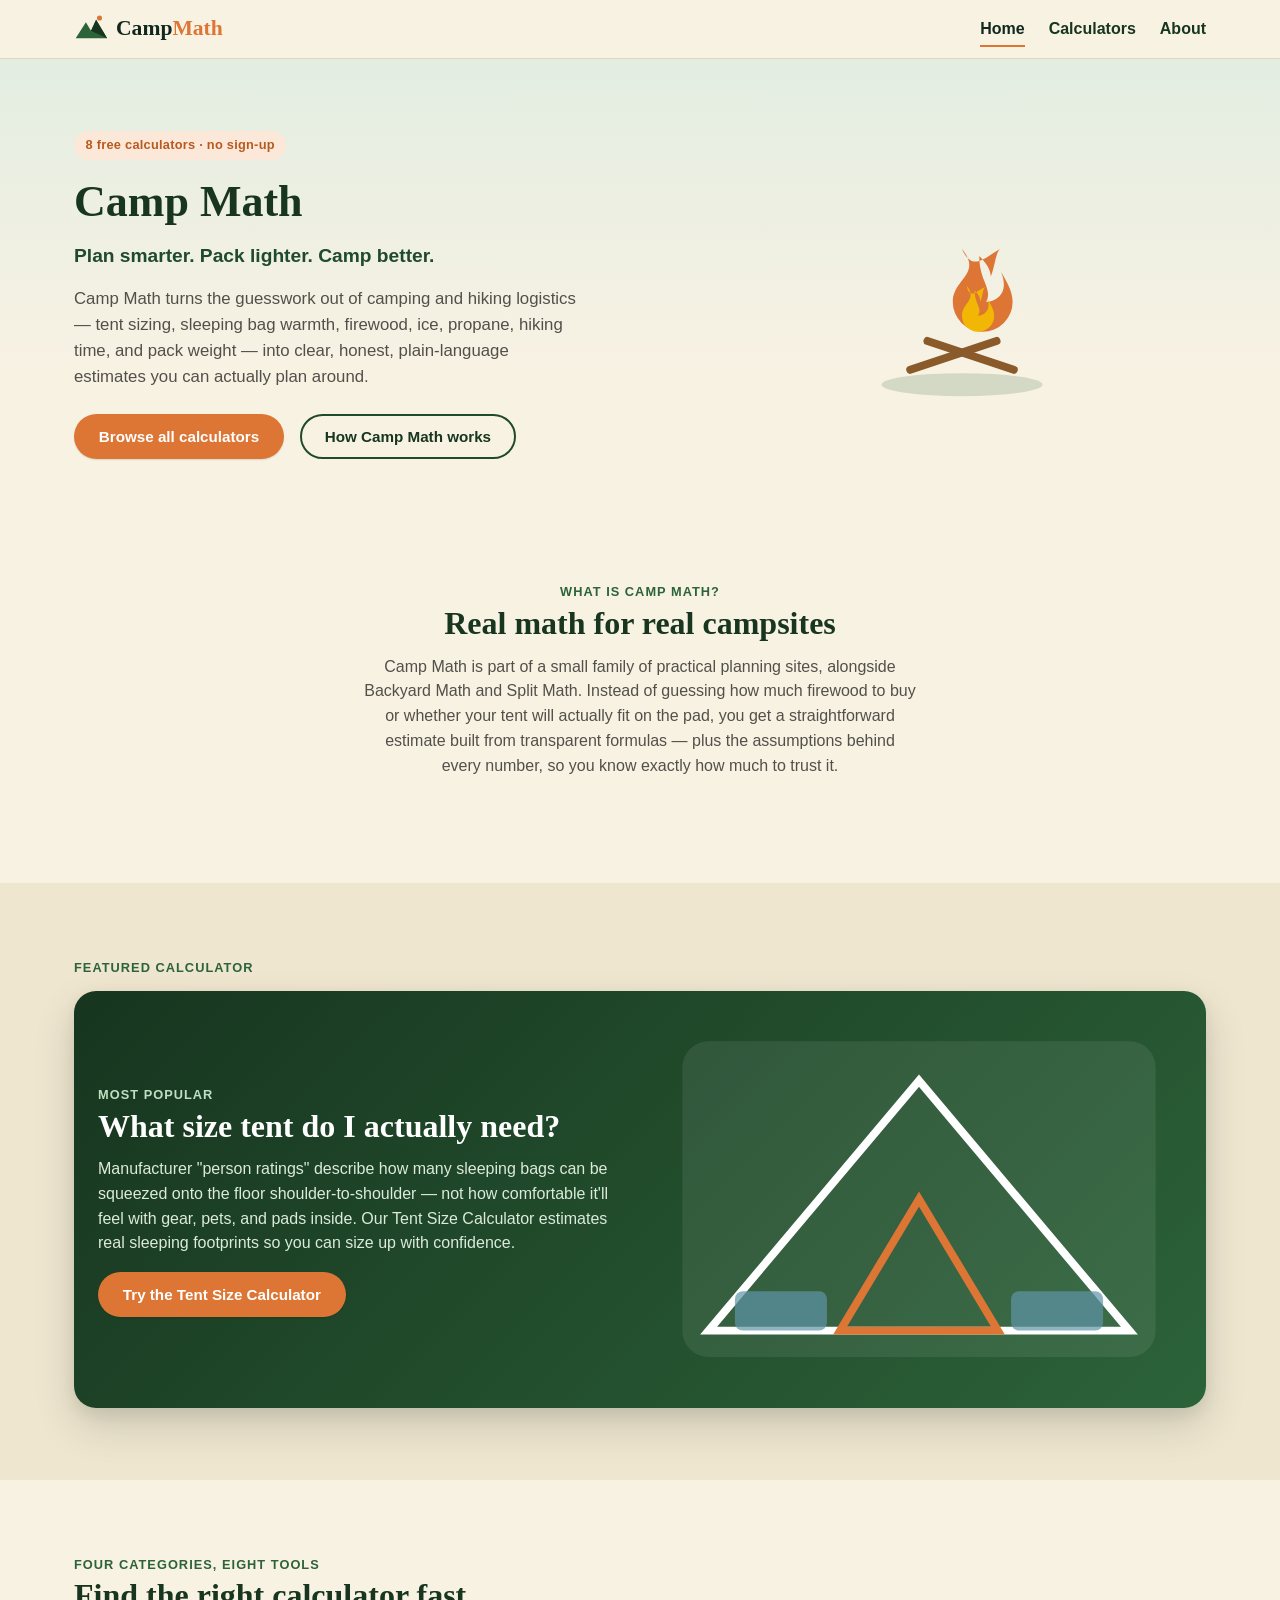
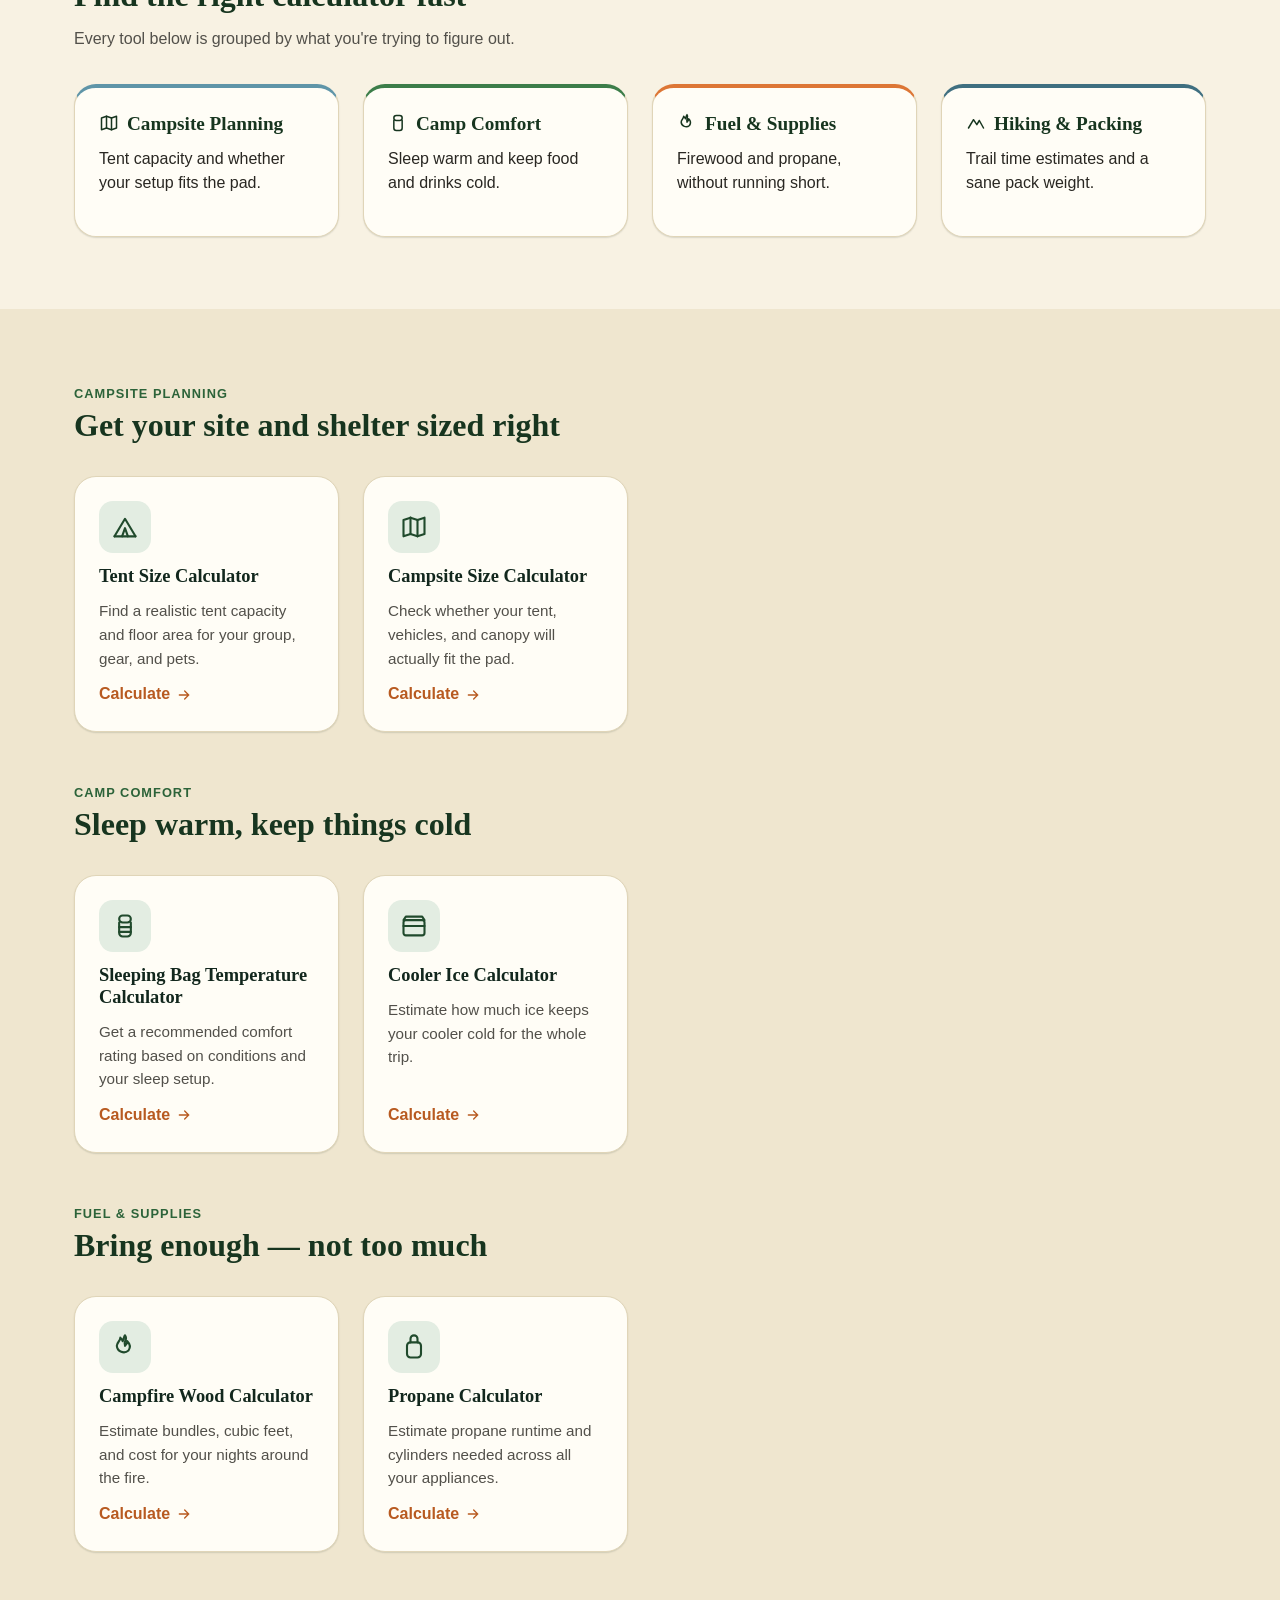
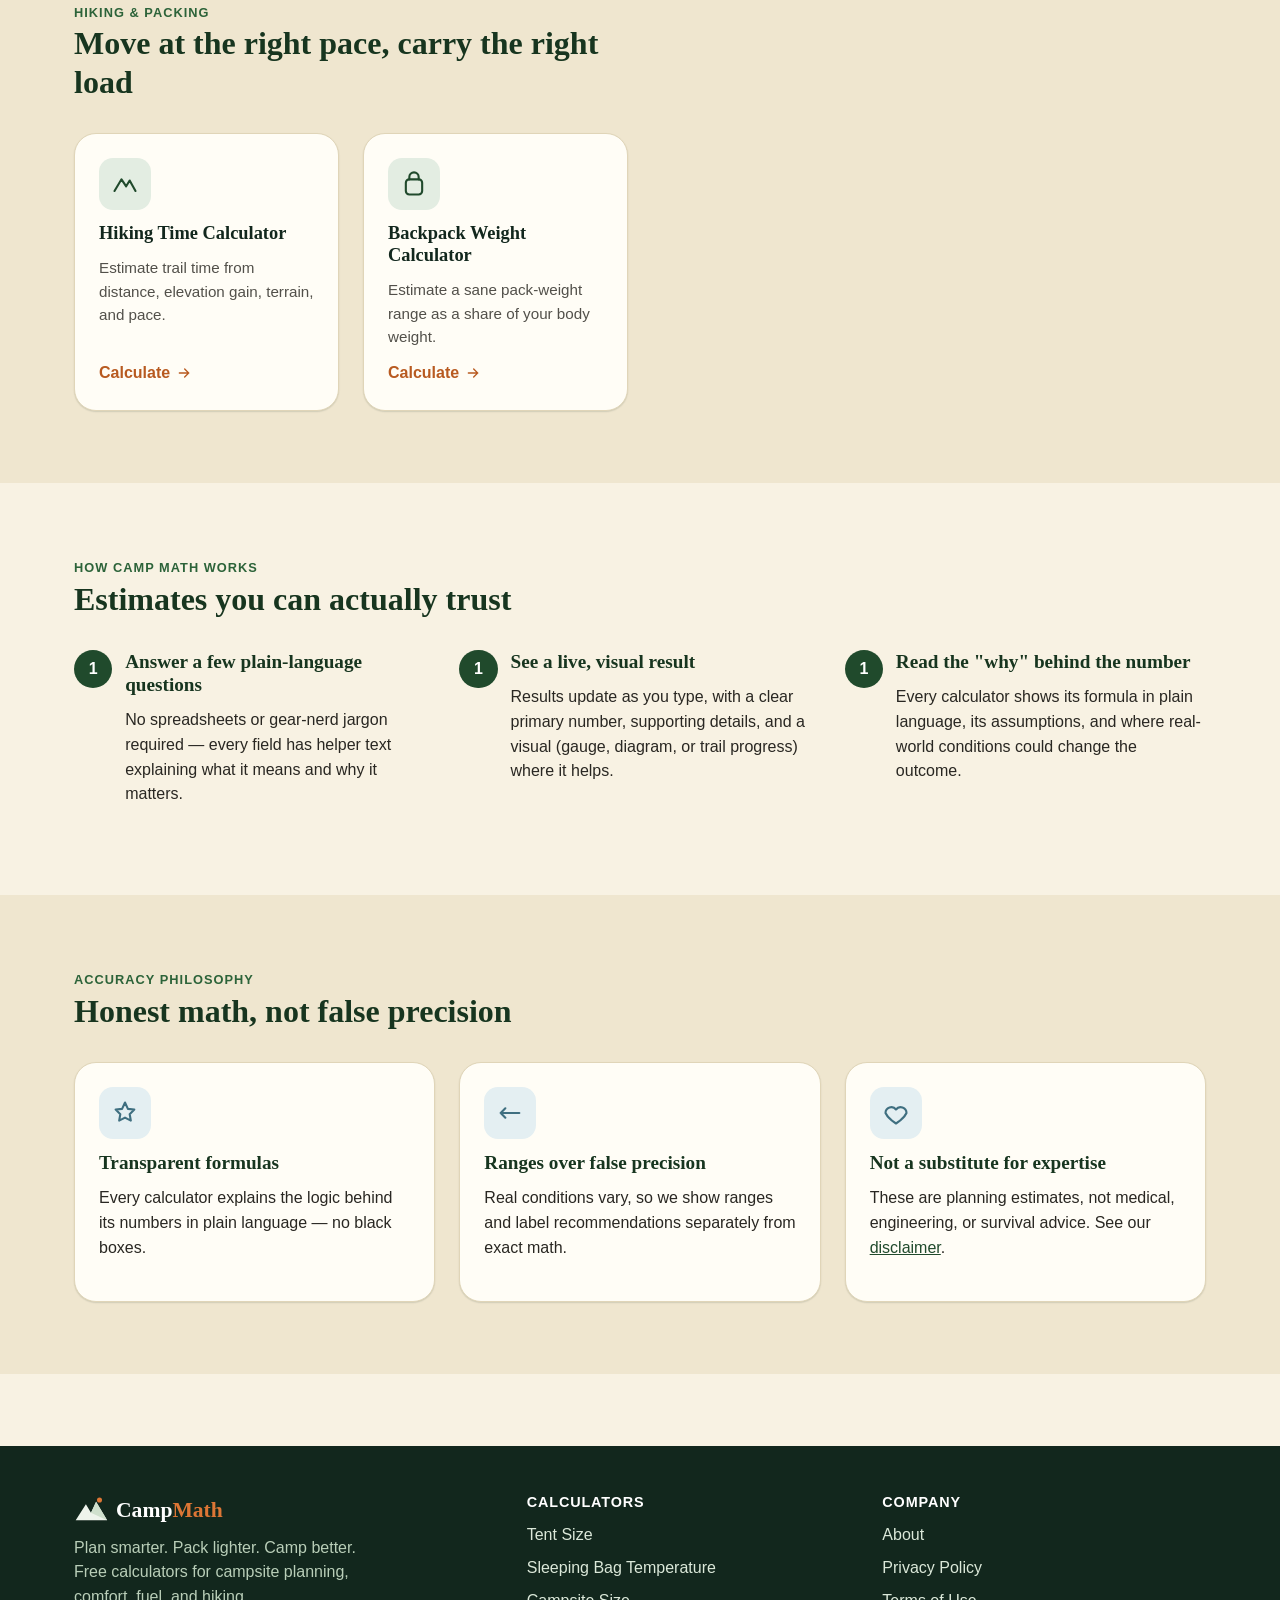
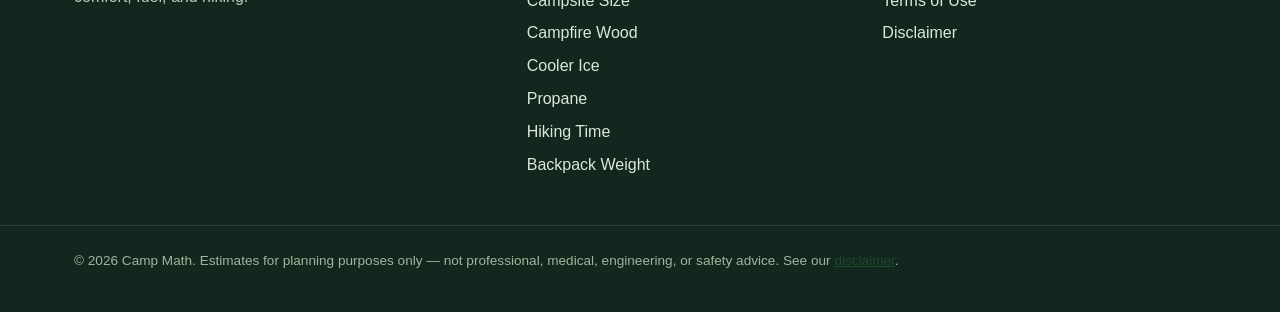
==== index.html @ 2137af8e "Build Camp Math: 8 camping/hiking calculators + homepage and legal pages Static HTML/CSS/vanilla-JS " ====
<!doctype html>
<html lang="en">
<head>
<meta charset="UTF-8">
<meta name="viewport" content="width=device-width, initial-scale=1">
<title>Camp Math — Free Camping &amp; Hiking Planning Calculators</title>
<meta name="description" content="Free calculators for campsite planning, camp comfort, fuel and supplies, and hiking and packing. Figure out tent size, sleeping bag rating, firewood, ice, propane, hiking time, and pack weight in minutes.">
<link rel="canonical" href="https://campmath.com/">
<meta property="og:type" content="website">
<meta property="og:site_name" content="Camp Math">
<meta property="og:title" content="Camp Math — Free Camping & Hiking Planning Calculators">
<meta property="og:description" content="Plan smarter. Pack lighter. Camp better. Eight free calculators for tent size, sleeping bag rating, campsite fit, firewood, ice, propane, hiking time, and pack weight.">
<meta property="og:url" content="https://campmath.com/">
<meta property="og:image" content="https://campmath.com/images/og-image.png">
<meta name="twitter:card" content="summary_large_image">
<meta name="twitter:title" content="Camp Math — Free Camping & Hiking Planning Calculators">
<meta name="twitter:description" content="Plan smarter. Pack lighter. Camp better. Eight free calculators for campsite planning, comfort, fuel, and hiking.">
<link rel="icon" href="/images/favicon.svg" type="image/svg+xml">
<link rel="stylesheet" href="/css/style.css">
<script type="application/ld+json">
{
  "@context": "https://schema.org",
  "@type": "WebSite",
  "name": "Camp Math",
  "url": "https://campmath.com/",
  "description": "Free planning calculators for campsite setup, camp comfort, fuel and supplies, and hiking and packing.",
  "publisher": {
    "@type": "Organization",
    "name": "Camp Math",
    "url": "https://campmath.com/"
  }
}
</script>
</head>
<body>
<a class="skip-link" href="#main">Skip to main content</a>

<header class="site-header">
  <div class="container header-inner">
    <a href="/index.html" class="logo" aria-label="Camp Math home">
      <svg viewBox="0 0 40 40" aria-hidden="true"><path d="M2 31 L14 12 L20 22 L26 9 L39 31 Z" fill="#2c6339"/><path d="M20 22 L26 9 L39 31 Z" fill="#17351f"/><circle cx="30" cy="7" r="3" fill="#dd7635"/></svg>
      <span>Camp<span class="logo-accent">Math</span></span>
    </a>
    <button class="nav-toggle" type="button" data-nav-toggle aria-expanded="false" aria-controls="primary-nav">
      <span class="visually-hidden">Menu</span>
      <svg viewBox="0 0 24 24" fill="none" stroke="currentColor" stroke-width="2" stroke-linecap="round" aria-hidden="true"><line x1="3" y1="6" x2="21" y2="6"/><line x1="3" y1="12" x2="21" y2="12"/><line x1="3" y1="18" x2="21" y2="18"/></svg>
    </button>
    <nav id="primary-nav" class="primary-nav" data-primary-nav aria-label="Primary">
      <ul>
        <li><a href="/index.html" aria-current="page">Home</a></li>
        <li><a href="/index.html#calculators">Calculators</a></li>
        <li><a href="/about.html">About</a></li>
      </ul>
    </nav>
  </div>
</header>

<main id="main">

  <section class="hero">
    <div class="container hero-inner">
      <div>
        <span class="hero-eyebrow">8 free calculators &middot; no sign-up</span>
        <h1>Camp Math</h1>
        <p class="hero-tagline">Plan smarter. Pack lighter. Camp better.</p>
        <p class="hero-lead">Camp Math turns the guesswork out of camping and hiking logistics — tent sizing, sleeping bag warmth, firewood, ice, propane, hiking time, and pack weight — into clear, honest, plain-language estimates you can actually plan around.</p>
        <div class="hero-actions">
          <a class="btn btn-primary" href="#calculators">Browse all calculators</a>
          <a class="btn btn-outline" href="#how-it-works">How Camp Math works</a>
        </div>
      </div>
      <div class="hero-art" aria-hidden="true">
        <svg class="campfire" viewBox="0 0 200 200" fill="none">
          <ellipse cx="100" cy="178" rx="70" ry="10" fill="#2c6339" opacity="0.18"/>
          <g stroke="#8a5a2b" stroke-width="7" stroke-linecap="round">
            <line x1="55" y1="165" x2="130" y2="140"/>
            <line x1="145" y1="165" x2="70" y2="140"/>
          </g>
          <g class="flame" fill="#dd7635">
            <path d="M100 60c18 22-8 26-8 46a26 26 0 0 0 52 0c0-10-6-19-10-26 8 20-6 26-13 26 6-12-6-18-6-40 6 6 10 12 10 18 4-10 4-20 8-24-14 8-24 20-33 0Z"/>
          </g>
          <g class="flame-inner" fill="#f2b705">
            <path d="M104 92c10 12-4 15-4 26a14 14 0 0 0 28 0c0-6-4-11-6-15 4 11-4 15-8 15 4-7-3-10-3-22 3 3 5 6 5 10 2-6 2-11 4-13-8 4-13 11-16-1Z"/>
          </g>
        </svg>
      </div>
    </div>
  </section>

  <section class="section">
    <div class="container">
      <div class="section-head text-center" style="margin-inline:auto;">
        <span class="eyebrow">What is Camp Math?</span>
        <h2>Real math for real campsites</h2>
        <p>Camp Math is part of a small family of practical planning sites, alongside Backyard Math and Split Math. Instead of guessing how much firewood to buy or whether your tent will actually fit on the pad, you get a straightforward estimate built from transparent formulas — plus the assumptions behind every number, so you know exactly how much to trust it.</p>
      </div>
    </div>
  </section>

  <section class="section section-alt contour-tile">
    <div class="container">
      <span class="eyebrow">Featured calculator</span>
      <div class="card featured-card" style="margin-top: var(--space-3);">
        <div>
          <span class="eyebrow">Most popular</span>
          <h2>What size tent do I actually need?</h2>
          <p>Manufacturer "person ratings" describe how many sleeping bags can be squeezed onto the floor shoulder-to-shoulder — not how comfortable it'll feel with gear, pets, and pads inside. Our Tent Size Calculator estimates real sleeping footprints so you can size up with confidence.</p>
          <a class="btn btn-primary" href="/calculators/tent-size.html">Try the Tent Size Calculator</a>
        </div>
        <svg viewBox="0 0 200 140" aria-hidden="true">
          <rect x="10" y="10" width="180" height="120" rx="10" fill="#ffffff" opacity="0.08"/>
          <path d="M20 120 L100 25 L180 120 Z" fill="none" stroke="#fff" stroke-width="3"/>
          <path d="M70 120 L100 70 L130 120 Z" fill="none" stroke="#dd7635" stroke-width="3"/>
          <rect x="30" y="105" width="35" height="15" rx="3" fill="#5f95a8" opacity="0.7"/>
          <rect x="135" y="105" width="35" height="15" rx="3" fill="#5f95a8" opacity="0.7"/>
        </svg>
      </div>
    </div>
  </section>

  <section class="section" id="categories">
    <div class="container">
      <div class="section-head">
        <span class="eyebrow">Four categories, eight tools</span>
        <h2>Find the right calculator fast</h2>
        <p>Every tool below is grouped by what you're trying to figure out.</p>
      </div>
      <div class="grid grid-4">
        <a class="card category-card" href="#cat-campsite" style="text-decoration:none;color:inherit;">
          <h3><svg width="20" height="20" viewBox="0 0 24 24" fill="none" stroke="currentColor" stroke-width="1.8" stroke-linecap="round" stroke-linejoin="round" aria-hidden="true"><path d="M9 4 L3 6 v14 l6-2 6 2 6-2V4l-6 2-6-2Z"/><path d="M9 4 v14 M15 6 v14"/></svg> Campsite Planning</h3>
          <p>Tent capacity and whether your setup fits the pad.</p>
        </a>
        <a class="card category-card cat-comfort" href="#cat-comfort" style="text-decoration:none;color:inherit;">
          <h3><svg width="20" height="20" viewBox="0 0 24 24" fill="none" stroke="currentColor" stroke-width="1.8" stroke-linecap="round" stroke-linejoin="round" aria-hidden="true"><rect x="7" y="3" width="10" height="6" rx="3"/><path d="M7 9 v9a3 3 0 0 0 3 3h4a3 3 0 0 0 3-3V9"/></svg> Camp Comfort</h3>
          <p>Sleep warm and keep food and drinks cold.</p>
        </a>
        <a class="card category-card cat-fuel" href="#cat-fuel" style="text-decoration:none;color:inherit;">
          <h3><svg width="20" height="20" viewBox="0 0 24 24" fill="none" stroke="currentColor" stroke-width="1.8" stroke-linecap="round" stroke-linejoin="round" aria-hidden="true"><path d="M12 2c3 4-2 5 0 9 1-1 2-2 2-4 2 2 3 5 1 8a6 6 0 0 1-10-4c0-3 3-4 3-7 1 1 2 2 2 3 1-2 1-4 2-5Z"/></svg> Fuel &amp; Supplies</h3>
          <p>Firewood and propane, without running short.</p>
        </a>
        <a class="card category-card cat-hiking" href="#cat-hiking" style="text-decoration:none;color:inherit;">
          <h3><svg width="20" height="20" viewBox="0 0 24 24" fill="none" stroke="currentColor" stroke-width="1.8" stroke-linecap="round" stroke-linejoin="round" aria-hidden="true"><path d="M3 18 L9 8 L13 14 L16 9 L21 18"/></svg> Hiking &amp; Packing</h3>
          <p>Trail time estimates and a sane pack weight.</p>
        </a>
      </div>
    </div>
  </section>

  <section class="section section-alt" id="calculators">
    <div class="container">

      <div id="cat-campsite" class="section-head">
        <span class="eyebrow">Campsite Planning</span>
        <h2>Get your site and shelter sized right</h2>
      </div>
      <div class="grid grid-4" style="margin-bottom: var(--space-7);">
        <a class="card calc-card" href="/calculators/tent-size.html">
          <div class="icon-badge"><svg viewBox="0 0 24 24" fill="none" stroke="currentColor" stroke-width="1.8" stroke-linecap="round" stroke-linejoin="round" aria-hidden="true"><path d="M3 20 L12 5 L21 20"/><path d="M9.5 20 L12 13 L14.5 20"/><path d="M3 20 H21"/></svg></div>
          <h3>Tent Size Calculator</h3>
          <p>Find a realistic tent capacity and floor area for your group, gear, and pets.</p>
          <span class="card-cta">Calculate <svg viewBox="0 0 24 24" fill="none" stroke="currentColor" stroke-width="2" stroke-linecap="round" aria-hidden="true"><path d="M5 12h14M13 6l6 6-6 6"/></svg></span>
        </a>
        <a class="card calc-card" href="/calculators/campsite-size.html">
          <div class="icon-badge"><svg viewBox="0 0 24 24" fill="none" stroke="currentColor" stroke-width="1.8" stroke-linecap="round" stroke-linejoin="round" aria-hidden="true"><path d="M9 4 L3 6 v14 l6-2 6 2 6-2V4l-6 2-6-2Z"/><path d="M9 4 v14 M15 6 v14"/></svg></div>
          <h3>Campsite Size Calculator</h3>
          <p>Check whether your tent, vehicles, and canopy will actually fit the pad.</p>
          <span class="card-cta">Calculate <svg viewBox="0 0 24 24" fill="none" stroke="currentColor" stroke-width="2" stroke-linecap="round" aria-hidden="true"><path d="M5 12h14M13 6l6 6-6 6"/></svg></span>
        </a>
      </div>

      <div id="cat-comfort" class="section-head">
        <span class="eyebrow">Camp Comfort</span>
        <h2>Sleep warm, keep things cold</h2>
      </div>
      <div class="grid grid-4" style="margin-bottom: var(--space-7);">
        <a class="card calc-card" href="/calculators/sleeping-bag.html">
          <div class="icon-badge"><svg viewBox="0 0 24 24" fill="none" stroke="currentColor" stroke-width="1.8" stroke-linecap="round" stroke-linejoin="round" aria-hidden="true"><rect x="7" y="3" width="10" height="6" rx="3"/><path d="M7 9 v9a3 3 0 0 0 3 3h4a3 3 0 0 0 3-3V9"/><path d="M7 13 h10 M7 17 h10"/></svg></div>
          <h3>Sleeping Bag Temperature Calculator</h3>
          <p>Get a recommended comfort rating based on conditions and your sleep setup.</p>
          <span class="card-cta">Calculate <svg viewBox="0 0 24 24" fill="none" stroke="currentColor" stroke-width="2" stroke-linecap="round" aria-hidden="true"><path d="M5 12h14M13 6l6 6-6 6"/></svg></span>
        </a>
        <a class="card calc-card" href="/calculators/cooler-ice.html">
          <div class="icon-badge"><svg viewBox="0 0 24 24" fill="none" stroke="currentColor" stroke-width="1.8" stroke-linecap="round" stroke-linejoin="round" aria-hidden="true"><rect x="3" y="7" width="18" height="13" rx="2"/><path d="M3 7 l2-3h14l2 3"/><path d="M3 12 h18"/></svg></div>
          <h3>Cooler Ice Calculator</h3>
          <p>Estimate how much ice keeps your cooler cold for the whole trip.</p>
          <span class="card-cta">Calculate <svg viewBox="0 0 24 24" fill="none" stroke="currentColor" stroke-width="2" stroke-linecap="round" aria-hidden="true"><path d="M5 12h14M13 6l6 6-6 6"/></svg></span>
        </a>
      </div>

      <div id="cat-fuel" class="section-head">
        <span class="eyebrow">Fuel &amp; Supplies</span>
        <h2>Bring enough — not too much</h2>
      </div>
      <div class="grid grid-4" style="margin-bottom: var(--space-7);">
        <a class="card calc-card" href="/calculators/campfire-wood.html">
          <div class="icon-badge"><svg viewBox="0 0 24 24" fill="none" stroke="currentColor" stroke-width="1.8" stroke-linecap="round" stroke-linejoin="round" aria-hidden="true"><path d="M12 2c3 4-2 5 0 9 1-1 2-2 2-4 2 2 3 5 1 8a6 6 0 0 1-10-4c0-3 3-4 3-7 1 1 2 2 2 3 1-2 1-4 2-5Z"/></svg></div>
          <h3>Campfire Wood Calculator</h3>
          <p>Estimate bundles, cubic feet, and cost for your nights around the fire.</p>
          <span class="card-cta">Calculate <svg viewBox="0 0 24 24" fill="none" stroke="currentColor" stroke-width="2" stroke-linecap="round" aria-hidden="true"><path d="M5 12h14M13 6l6 6-6 6"/></svg></span>
        </a>
        <a class="card calc-card" href="/calculators/propane.html">
          <div class="icon-badge"><svg viewBox="0 0 24 24" fill="none" stroke="currentColor" stroke-width="1.8" stroke-linecap="round" stroke-linejoin="round" aria-hidden="true"><path d="M9 8V5a3 3 0 0 1 6 0v3"/><rect x="6" y="8" width="12" height="13" rx="3"/></svg></div>
          <h3>Propane Calculator</h3>
          <p>Estimate propane runtime and cylinders needed across all your appliances.</p>
          <span class="card-cta">Calculate <svg viewBox="0 0 24 24" fill="none" stroke="currentColor" stroke-width="2" stroke-linecap="round" aria-hidden="true"><path d="M5 12h14M13 6l6 6-6 6"/></svg></span>
        </a>
      </div>

      <div id="cat-hiking" class="section-head">
        <span class="eyebrow">Hiking &amp; Packing</span>
        <h2>Move at the right pace, carry the right load</h2>
      </div>
      <div class="grid grid-4">
        <a class="card calc-card" href="/calculators/hiking-time.html">
          <div class="icon-badge"><svg viewBox="0 0 24 24" fill="none" stroke="currentColor" stroke-width="1.8" stroke-linecap="round" stroke-linejoin="round" aria-hidden="true"><path d="M3 18 L9 8 L13 14 L16 9 L21 18"/></svg></div>
          <h3>Hiking Time Calculator</h3>
          <p>Estimate trail time from distance, elevation gain, terrain, and pace.</p>
          <span class="card-cta">Calculate <svg viewBox="0 0 24 24" fill="none" stroke="currentColor" stroke-width="2" stroke-linecap="round" aria-hidden="true"><path d="M5 12h14M13 6l6 6-6 6"/></svg></span>
        </a>
        <a class="card calc-card" href="/calculators/backpack-weight.html">
          <div class="icon-badge"><svg viewBox="0 0 24 24" fill="none" stroke="currentColor" stroke-width="1.8" stroke-linecap="round" stroke-linejoin="round" aria-hidden="true"><path d="M8 8V6a4 4 0 0 1 8 0v2"/><rect x="5" y="8" width="14" height="13" rx="3"/></svg></div>
          <h3>Backpack Weight Calculator</h3>
          <p>Estimate a sane pack-weight range as a share of your body weight.</p>
          <span class="card-cta">Calculate <svg viewBox="0 0 24 24" fill="none" stroke="currentColor" stroke-width="2" stroke-linecap="round" aria-hidden="true"><path d="M5 12h14M13 6l6 6-6 6"/></svg></span>
        </a>
      </div>
    </div>
  </section>

  <section class="section" id="how-it-works">
    <div class="container">
      <div class="section-head">
        <span class="eyebrow">How Camp Math works</span>
        <h2>Estimates you can actually trust</h2>
      </div>
      <div class="grid grid-3">
        <div class="step">
          <h3>Answer a few plain-language questions</h3>
          <p>No spreadsheets or gear-nerd jargon required — every field has helper text explaining what it means and why it matters.</p>
        </div>
        <div class="step">
          <h3>See a live, visual result</h3>
          <p>Results update as you type, with a clear primary number, supporting details, and a visual (gauge, diagram, or trail progress) where it helps.</p>
        </div>
        <div class="step">
          <h3>Read the "why" behind the number</h3>
          <p>Every calculator shows its formula in plain language, its assumptions, and where real-world conditions could change the outcome.</p>
        </div>
      </div>
    </div>
  </section>

  <section class="section section-alt">
    <div class="container">
      <div class="section-head">
        <span class="eyebrow">Accuracy philosophy</span>
        <h2>Honest math, not false precision</h2>
      </div>
      <div class="trust-grid">
        <div class="card trust-card">
          <div class="icon-badge"><svg viewBox="0 0 24 24" fill="none" stroke="currentColor" stroke-width="1.8" stroke-linecap="round" stroke-linejoin="round" aria-hidden="true"><path d="M12 3l2.5 5.5L20 9l-4 4 1 5.5L12 16l-5 2.5 1-5.5-4-4 5.5-.5Z"/></svg></div>
          <h3>Transparent formulas</h3>
          <p>Every calculator explains the logic behind its numbers in plain language — no black boxes.</p>
        </div>
        <div class="card trust-card">
          <div class="icon-badge"><svg viewBox="0 0 24 24" fill="none" stroke="currentColor" stroke-width="1.8" stroke-linecap="round" stroke-linejoin="round" aria-hidden="true"><path d="M4 12h16M4 12l4-4M4 12l4 4"/></svg></div>
          <h3>Ranges over false precision</h3>
          <p>Real conditions vary, so we show ranges and label recommendations separately from exact math.</p>
        </div>
        <div class="card trust-card">
          <div class="icon-badge"><svg viewBox="0 0 24 24" fill="none" stroke="currentColor" stroke-width="1.8" stroke-linecap="round" stroke-linejoin="round" aria-hidden="true"><path d="M12 21s-7-4.5-9-9a5 5 0 0 1 9-3 5 5 0 0 1 9 3c-2 4.5-9 9-9 9Z"/></svg></div>
          <h3>Not a substitute for expertise</h3>
          <p>These are planning estimates, not medical, engineering, or survival advice. See our <a href="/disclaimer.html">disclaimer</a>.</p>
        </div>
      </div>
    </div>
  </section>

</main>

<footer class="site-footer contour-tile">
  <div class="container footer-inner">
    <div class="footer-brand">
      <a href="/index.html" class="logo" aria-label="Camp Math home">
        <svg viewBox="0 0 40 40" aria-hidden="true"><path d="M2 31 L14 12 L20 22 L26 9 L39 31 Z" fill="#eef4ec"/><path d="M20 22 L26 9 L39 31 Z" fill="#cfe0cd"/><circle cx="30" cy="7" r="3" fill="#dd7635"/></svg>
        <span>Camp<span class="logo-accent">Math</span></span>
      </a>
      <p class="footer-tagline">Plan smarter. Pack lighter. Camp better. Free calculators for campsite planning, comfort, fuel, and hiking.</p>
    </div>
    <div class="footer-col">
      <h3>Calculators</h3>
      <ul>
        <li><a href="/calculators/tent-size.html">Tent Size</a></li>
        <li><a href="/calculators/sleeping-bag.html">Sleeping Bag Temperature</a></li>
        <li><a href="/calculators/campsite-size.html">Campsite Size</a></li>
        <li><a href="/calculators/campfire-wood.html">Campfire Wood</a></li>
        <li><a href="/calculators/cooler-ice.html">Cooler Ice</a></li>
        <li><a href="/calculators/propane.html">Propane</a></li>
        <li><a href="/calculators/hiking-time.html">Hiking Time</a></li>
        <li><a href="/calculators/backpack-weight.html">Backpack Weight</a></li>
      </ul>
    </div>
    <div class="footer-col">
      <h3>Company</h3>
      <ul>
        <li><a href="/about.html">About</a></li>
        <li><a href="/privacy-policy.html">Privacy Policy</a></li>
        <li><a href="/terms-of-use.html">Terms of Use</a></li>
        <li><a href="/disclaimer.html">Disclaimer</a></li>
      </ul>
    </div>
  </div>
  <div class="footer-bottom">
    <div class="container">
      <p>&copy; <span data-current-year></span> Camp Math. Estimates for planning purposes only — not professional, medical, engineering, or safety advice. See our <a href="/disclaimer.html">disclaimer</a>.</p>
    </div>
  </div>
</footer>

<script src="/js/shared.js"></script>
</body>
</html>
---- css/style.css ----
/* =========================================================================
   Camp Math — shared stylesheet
   Design tokens, layout, components, and utilities used by every page.
   No build step: this file is loaded as-is by every HTML page in the site.
   ========================================================================= */

/* ---------- Design tokens ---------- */
:root {
  /* Brand palette */
  --forest-900: #12271d;
  --forest-800: #17351f;
  --forest-700: #204a2c;
  --forest-600: #2c6339;
  --forest-500: #3c7d49;
  --forest-100: #e3ede2;

  --canvas: #f8f2e3;
  --canvas-dim: #efe6cf;
  --canvas-card: #fffdf6;

  --charcoal: #292722;
  --charcoal-soft: #52504a;

  --sky: #5f95a8;
  --sky-dark: #3f6f80;
  --sky-tint: #e4eff2;

  --ember: #dd7635;
  --ember-dark: #b85a20;
  --ember-tint: #fbe8d8;

  --success: #3c7d49;
  --danger: #b3402c;
  --danger-tint: #fbe5df;

  /* Semantic */
  --bg: var(--canvas);
  --bg-alt: var(--canvas-dim);
  --surface: var(--canvas-card);
  --text: var(--charcoal);
  --text-muted: var(--charcoal-soft);
  --border: #e0d5b8;
  --focus-ring: #2c6339;

  /* Type */
  --font-body: -apple-system, BlinkMacSystemFont, "Segoe UI", Roboto, "Helvetica Neue", Arial, sans-serif;
  --font-display: Georgia, "Iowan Old Style", "Palatino Linotype", serif;

  /* Spacing scale */
  --space-1: 0.25rem;
  --space-2: 0.5rem;
  --space-3: 0.75rem;
  --space-4: 1rem;
  --space-5: 1.5rem;
  --space-6: 2rem;
  --space-7: 3rem;
  --space-8: 4.5rem;

  /* Shape */
  --radius-sm: 8px;
  --radius-md: 14px;
  --radius-lg: 22px;
  --radius-pill: 999px;

  /* Shadow */
  --shadow-sm: 0 1px 2px rgba(18, 39, 29, 0.08), 0 1px 1px rgba(18, 39, 29, 0.06);
  --shadow-md: 0 6px 20px rgba(18, 39, 29, 0.1), 0 2px 6px rgba(18, 39, 29, 0.06);
  --shadow-lg: 0 18px 40px rgba(18, 39, 29, 0.16), 0 6px 16px rgba(18, 39, 29, 0.08);

  --container-w: 1180px;
  --transition: 180ms ease;
}

/* ---------- Reset ---------- */
*, *::before, *::after { box-sizing: border-box; }
html { -webkit-text-size-adjust: 100%; scroll-behavior: smooth; }
@media (prefers-reduced-motion: reduce) {
  html { scroll-behavior: auto; }
  *, *::before, *::after {
    animation-duration: 0.001ms !important;
    animation-iteration-count: 1 !important;
    transition-duration: 0.001ms !important;
    scroll-behavior: auto !important;
  }
}
body {
  margin: 0;
  background: var(--bg);
  color: var(--text);
  font-family: var(--font-body);
  line-height: 1.55;
  -webkit-font-smoothing: antialiased;
}
img, svg { max-width: 100%; display: block; }
ul, ol { padding-left: 1.2em; }
a { color: var(--forest-700); }
a:hover { color: var(--ember-dark); }
h1, h2, h3, h4 { font-family: var(--font-display); line-height: 1.2; margin: 0 0 var(--space-3); color: var(--forest-800); }
h1 { font-size: clamp(1.9rem, 4vw, 2.75rem); }
h2 { font-size: clamp(1.5rem, 2.6vw, 2rem); }
h3 { font-size: 1.2rem; }
p { margin: 0 0 var(--space-4); }
button { font-family: inherit; }

.container { width: 100%; max-width: var(--container-w); margin: 0 auto; padding: 0 var(--space-5); }

.visually-hidden {
  position: absolute; width: 1px; height: 1px; padding: 0; margin: -1px;
  overflow: hidden; clip: rect(0,0,0,0); white-space: nowrap; border: 0;
}
.skip-link {
  position: absolute; left: var(--space-4); top: -60px;
  background: var(--forest-800); color: #fff; padding: var(--space-3) var(--space-4);
  border-radius: var(--radius-sm); z-index: 200; transition: top var(--transition);
}
.skip-link:focus { top: var(--space-4); }

:focus-visible {
  outline: 3px solid var(--focus-ring);
  outline-offset: 2px;
  border-radius: 4px;
}

/* Topographic contour pattern, used as a subtle background texture */
.contour-bg {
  background-image:
    radial-gradient(circle at 20% 30%, rgba(60, 125, 73, 0.10) 0, rgba(60, 125, 73, 0.10) 40px, transparent 41px),
    radial-gradient(circle at 20% 30%, rgba(60, 125, 73, 0.08) 0, rgba(60, 125, 73, 0.08) 70px, transparent 71px),
    radial-gradient(circle at 85% 70%, rgba(95, 149, 168, 0.10) 0, rgba(95, 149, 168, 0.10) 55px, transparent 56px),
    radial-gradient(circle at 85% 70%, rgba(95, 149, 168, 0.08) 0, rgba(95, 149, 168, 0.08) 90px, transparent 91px);
  background-repeat: no-repeat;
  background-size: 100% 100%;
}
.contour-tile {
  background-image: url("data:image/svg+xml,%3Csvg xmlns='http://www.w3.org/2000/svg' width='120' height='120' viewBox='0 0 120 120'%3E%3Cg fill='none' stroke='%233c7d49' stroke-opacity='0.09' stroke-width='1.5'%3E%3Ccircle cx='60' cy='60' r='14'/%3E%3Ccircle cx='60' cy='60' r='28'/%3E%3Ccircle cx='60' cy='60' r='42'/%3E%3Ccircle cx='60' cy='60' r='56'/%3E%3C/g%3E%3C/svg%3E");
  background-size: 120px 120px;
}

/* ---------- Buttons ---------- */
.btn {
  display: inline-flex; align-items: center; justify-content: center; gap: var(--space-2);
  font-weight: 600; font-size: 0.95rem; text-decoration: none; cursor: pointer;
  border-radius: var(--radius-pill); border: 2px solid transparent;
  padding: 0.75em 1.5em; transition: transform var(--transition), box-shadow var(--transition), background var(--transition), color var(--transition);
  line-height: 1.2;
}
.btn:hover { transform: translateY(-1px); }
.btn:active { transform: translateY(0); }
.btn-primary { background: var(--ember); color: #fff; box-shadow: var(--shadow-sm); }
.btn-primary:hover { background: var(--ember-dark); color: #fff; box-shadow: var(--shadow-md); }
.btn-secondary { background: var(--forest-800); color: #fff; }
.btn-secondary:hover { background: var(--forest-900); color: #fff; }
.btn-outline { background: transparent; border-color: var(--forest-700); color: var(--forest-800); }
.btn-outline:hover { background: var(--forest-100); color: var(--forest-900); }
.btn-ghost { background: transparent; color: var(--forest-800); padding: 0.6em 1em; }
.btn-ghost:hover { background: var(--forest-100); }
.btn-sm { padding: 0.5em 1.1em; font-size: 0.85rem; }
.btn-block { width: 100%; }
.btn:disabled { opacity: 0.55; cursor: not-allowed; transform: none; }

/* ---------- Header ---------- */
.site-header {
  position: sticky; top: 0; z-index: 100;
  background: rgba(248, 242, 227, 0.92);
  backdrop-filter: saturate(140%) blur(8px);
  border-bottom: 1px solid var(--border);
}
.header-inner { display: flex; align-items: center; justify-content: space-between; padding-block: var(--space-3); gap: var(--space-4); }
.logo { display: inline-flex; align-items: center; gap: var(--space-2); text-decoration: none; font-family: var(--font-display); font-weight: 700; font-size: 1.35rem; color: var(--forest-900); }
.logo svg { width: 34px; height: 34px; flex: none; }
.logo-accent { color: var(--ember); }
.nav-toggle {
  display: none; background: transparent; border: 2px solid var(--forest-700); border-radius: var(--radius-sm);
  padding: 0.4em 0.6em; cursor: pointer;
}
.nav-toggle svg { width: 22px; height: 22px; }
.primary-nav ul { list-style: none; display: flex; gap: var(--space-5); margin: 0; padding: 0; align-items: center; }
.primary-nav a { text-decoration: none; font-weight: 600; color: var(--forest-800); padding: var(--space-2) 0; border-bottom: 2px solid transparent; }
.primary-nav a:hover, .primary-nav a[aria-current="page"] { border-bottom-color: var(--ember); color: var(--forest-900); }

@media (max-width: 720px) {
  .nav-toggle { display: inline-flex; align-items: center; justify-content: center; }
  .primary-nav {
    position: absolute; inset-inline: 0; top: 100%;
    background: var(--canvas); border-bottom: 1px solid var(--border);
    box-shadow: var(--shadow-md);
    max-height: 0; overflow: hidden;
    visibility: hidden;
    transition: max-height var(--transition), visibility 0s linear var(--transition);
  }
  .primary-nav.is-open { max-height: 400px; visibility: visible; transition-delay: 0s; }
  .primary-nav ul { flex-direction: column; align-items: stretch; gap: 0; padding: var(--space-3) var(--space-5) var(--space-5); }
  .primary-nav a { display: block; padding: var(--space-3) 0; }
}

/* ---------- Footer ---------- */
.site-footer { background: var(--forest-900); color: #eef4ec; margin-top: var(--space-8); }
.footer-inner { padding-block: var(--space-7); display: grid; gap: var(--space-6); grid-template-columns: 1.3fr 1fr 1fr; }
.footer-brand .logo { color: #fff; }
.footer-tagline { color: #b9ceb8; max-width: 32ch; }
.footer-col h3 { color: #fff; font-family: var(--font-body); font-size: 0.9rem; text-transform: uppercase; letter-spacing: 0.06em; margin-bottom: var(--space-3); }
.footer-col ul { list-style: none; margin: 0; padding: 0; display: grid; gap: var(--space-2); }
.footer-col a { color: #dbe8d9; text-decoration: none; }
.footer-col a:hover { color: #fff; text-decoration: underline; }
.footer-bottom { border-top: 1px solid rgba(255,255,255,0.12); padding-block: var(--space-5); color: #9fb69d; font-size: 0.85rem; }
@media (max-width: 780px) { .footer-inner { grid-template-columns: 1fr; } }

/* ---------- Hero ---------- */
.hero {
  padding-block: var(--space-8) var(--space-7);
  background: linear-gradient(180deg, var(--forest-100), var(--canvas) 70%);
  position: relative; overflow: hidden;
}
.hero-inner { display: grid; grid-template-columns: 1.1fr 0.9fr; gap: var(--space-7); align-items: center; }
.hero-eyebrow {
  display: inline-flex; align-items: center; gap: var(--space-2);
  background: var(--ember-tint); color: var(--ember-dark); font-weight: 700; font-size: 0.8rem;
  padding: 0.35em 0.9em; border-radius: var(--radius-pill); margin-bottom: var(--space-4); letter-spacing: 0.02em;
}
.hero h1 { margin-bottom: var(--space-3); }
.hero-tagline { font-size: 1.2rem; color: var(--forest-700); font-weight: 600; }
.hero-lead { font-size: 1.05rem; color: var(--text-muted); max-width: 54ch; }
.hero-actions { display: flex; gap: var(--space-4); flex-wrap: wrap; margin-top: var(--space-5); }
.hero-art { justify-self: center; }
@media (max-width: 860px) {
  .hero-inner { grid-template-columns: 1fr; }
  .hero-art { order: -1; max-width: 280px; margin-inline: auto; }
}

/* Campfire flicker illustration used in the hero */
.campfire { width: 230px; }
.campfire .flame { transform-origin: 50% 100%; animation: flicker 2.6s ease-in-out infinite; }
.campfire .flame-inner { transform-origin: 50% 100%; animation: flicker 2.1s ease-in-out infinite reverse; }
@keyframes flicker {
  0%, 100% { transform: scaleY(1) scaleX(1) rotate(0deg); }
  25% { transform: scaleY(1.05) scaleX(0.97) rotate(-1.5deg); }
  50% { transform: scaleY(0.96) scaleX(1.03) rotate(1deg); }
  75% { transform: scaleY(1.03) scaleX(0.98) rotate(-0.5deg); }
}

/* ---------- Section basics ---------- */
.section { padding-block: var(--space-8); }
.section-alt { background: var(--bg-alt); }
.section-head { max-width: 62ch; margin-bottom: var(--space-6); }
.section-head p { color: var(--text-muted); }
.eyebrow { text-transform: uppercase; letter-spacing: 0.08em; font-weight: 700; color: var(--forest-600); font-size: 0.8rem; }

/* ---------- Cards ---------- */
.card {
  background: var(--surface); border-radius: var(--radius-lg); box-shadow: var(--shadow-sm);
  border: 1px solid var(--border); padding: var(--space-5); transition: box-shadow var(--transition), transform var(--transition);
}
.grid { display: grid; gap: var(--space-5); }
.grid-2 { grid-template-columns: repeat(2, 1fr); }
.grid-3 { grid-template-columns: repeat(3, 1fr); }
.grid-4 { grid-template-columns: repeat(4, 1fr); }
@media (max-width: 980px) { .grid-4 { grid-template-columns: repeat(2, 1fr); } .grid-3 { grid-template-columns: repeat(2, 1fr); } }
@media (max-width: 620px) { .grid-2, .grid-3, .grid-4 { grid-template-columns: 1fr; } }

.calc-card {
  display: flex; flex-direction: column; gap: var(--space-3); text-decoration: none; color: inherit;
  height: 100%;
}
.calc-card:hover, .calc-card:focus-visible { box-shadow: var(--shadow-lg); transform: translateY(-3px); }
.calc-card .icon-badge { background: var(--forest-100); color: var(--forest-700); }
.calc-card h3 { margin: 0; color: var(--forest-900); font-size: 1.15rem; }
.calc-card p { color: var(--text-muted); margin: 0; font-size: 0.95rem; flex-grow: 1; }
.calc-card .card-cta { font-weight: 700; color: var(--ember-dark); display: inline-flex; align-items: center; gap: 0.35em; }
.calc-card .card-cta svg { width: 16px; height: 16px; transition: transform var(--transition); }
.calc-card:hover .card-cta svg { transform: translateX(3px); }

.icon-badge {
  width: 52px; height: 52px; border-radius: var(--radius-md);
  display: inline-flex; align-items: center; justify-content: center; flex: none;
}
.icon-badge svg { width: 28px; height: 28px; }

.category-card { border-top: 4px solid var(--sky); }
.category-card.cat-fuel { border-top-color: var(--ember); }
.category-card.cat-comfort { border-top-color: var(--forest-500); }
.category-card.cat-hiking { border-top-color: var(--sky-dark); }
.category-card h3 { display: flex; align-items: center; gap: var(--space-2); }

.featured-card {
  display: grid; grid-template-columns: 1fr 1fr; gap: var(--space-6); align-items: center;
  background: linear-gradient(135deg, var(--forest-800), var(--forest-600));
  color: #fff; border: none; box-shadow: var(--shadow-lg);
}
.featured-card h2, .featured-card h3 { color: #fff; }
.featured-card p { color: #dcebda; }
.featured-card .eyebrow { color: #bfe0c2; }
@media (max-width: 780px) { .featured-card { grid-template-columns: 1fr; } }

/* ---------- Steps / how it works ---------- */
.steps { counter-reset: step; }
.step { position: relative; padding-left: 3.2rem; }
.step::before {
  counter-increment: step; content: counter(step);
  position: absolute; left: 0; top: 0; width: 2.4rem; height: 2.4rem; border-radius: 50%;
  background: var(--forest-700); color: #fff; font-weight: 700; display: flex; align-items: center; justify-content: center;
}

/* ---------- Trust section ---------- */
.trust-grid { display: grid; grid-template-columns: repeat(3, 1fr); gap: var(--space-5); }
@media (max-width: 780px) { .trust-grid { grid-template-columns: 1fr; } }
.trust-card { text-align: left; }
.trust-card .icon-badge { background: var(--sky-tint); color: var(--sky-dark); margin-bottom: var(--space-3); }

/* ---------- Calculator page layout ---------- */
.calc-hero { padding-block: var(--space-6) var(--space-5); }
.calc-hero .eyebrow { display: block; margin-bottom: var(--space-2); }
.breadcrumbs { font-size: 0.85rem; color: var(--text-muted); margin-bottom: var(--space-3); }
.breadcrumbs a { color: var(--text-muted); }
.calc-intro { max-width: 68ch; color: var(--text-muted); font-size: 1.05rem; }

.calc-layout {
  display: grid; grid-template-columns: 1.15fr 0.85fr; gap: var(--space-6); align-items: start;
}
@media (max-width: 940px) { .calc-layout { grid-template-columns: 1fr; } }

.calc-form-card { padding: var(--space-6); }
.calc-form-card h2 { font-size: 1.3rem; }

.field { margin-bottom: var(--space-5); }
.field label, .field legend { display: block; font-weight: 700; margin-bottom: 0.35em; color: var(--forest-900); font-size: 0.95rem; padding: 0; }
.field .help { display: block; font-weight: 400; font-size: 0.85rem; color: var(--text-muted); margin-top: 0.3em; }
.field input[type="number"], .field input[type="text"], .field input[type="time"], .field select {
  width: 100%; padding: 0.65em 0.8em; border-radius: var(--radius-sm); border: 1.5px solid var(--border);
  background: #fff; font-size: 1rem; color: var(--text); transition: border-color var(--transition), box-shadow var(--transition);
}
.field input:focus, .field select:focus { border-color: var(--forest-600); box-shadow: 0 0 0 3px rgba(60,125,73,0.15); }
.field-row { display: grid; gap: var(--space-4); grid-template-columns: repeat(2, 1fr); }
.field-row.cols-3 { grid-template-columns: repeat(3, 1fr); }
@media (max-width: 560px) { .field-row, .field-row.cols-3 { grid-template-columns: 1fr; } }
.field.invalid input, .field.invalid select { border-color: var(--danger); }
.field .error-msg { display: none; color: var(--danger); font-size: 0.85rem; margin-top: 0.3em; font-weight: 600; }
.field.invalid .error-msg { display: block; }
fieldset { border: none; margin: 0; padding: 0; }

.unit-toggle, .segmented {
  display: inline-flex; background: var(--bg-alt); border-radius: var(--radius-pill); padding: 3px; gap: 2px;
}
.segmented { display: flex; flex-wrap: wrap; }
.unit-toggle button, .segmented button {
  border: none; background: transparent; padding: 0.5em 1em; border-radius: var(--radius-pill);
  font-weight: 600; font-size: 0.85rem; cursor: pointer; color: var(--text-muted); flex: 1;
}
.unit-toggle button[aria-pressed="true"], .segmented button[aria-pressed="true"] {
  background: var(--forest-700); color: #fff; box-shadow: var(--shadow-sm);
}

.range-field { display: flex; align-items: center; gap: var(--space-3); }
.range-field input[type="range"] { flex: 1; accent-color: var(--forest-600); }
.range-value { min-width: 4.2em; text-align: right; font-weight: 700; color: var(--forest-800); }

.checkbox-row { display: flex; align-items: center; gap: var(--space-2); font-weight: 600; }
.checkbox-row input { width: 1.15em; height: 1.15em; accent-color: var(--forest-600); }

.form-actions { display: flex; gap: var(--space-3); flex-wrap: wrap; margin-top: var(--space-6); }

/* Appliance / multi-row repeaters (propane calculator) */
.repeater-row { border: 1.5px dashed var(--border); border-radius: var(--radius-md); padding: var(--space-4); margin-bottom: var(--space-4); position: relative; }
.repeater-row .remove-row { position: absolute; top: var(--space-3); right: var(--space-3); background: var(--danger-tint); color: var(--danger); border: none; border-radius: 50%; width: 28px; height: 28px; cursor: pointer; font-weight: 700; }

/* ---------- Results ---------- */
.results-panel { position: sticky; top: 92px; display: grid; gap: var(--space-4); }
@media (max-width: 940px) { .results-panel { position: static; } }

.result-primary {
  background: linear-gradient(160deg, var(--forest-700), var(--forest-800));
  color: #fff; padding: var(--space-6); text-align: center; border: none; box-shadow: var(--shadow-lg);
  animation: pop-in 420ms ease;
}
@keyframes pop-in { from { opacity: 0; transform: translateY(8px) scale(0.98); } to { opacity: 1; transform: none; } }
.result-primary .eyebrow { color: #bfe0c2; }
.result-primary .result-value { font-family: var(--font-display); font-size: clamp(2.1rem, 5vw, 3rem); font-weight: 700; margin: var(--space-2) 0; }
.result-primary .result-unit { font-size: 1.1rem; font-weight: 400; opacity: 0.85; }
.result-primary .result-sub { color: #dcebda; }

.result-grid { display: grid; grid-template-columns: repeat(2, 1fr); gap: var(--space-3); }
@media (max-width: 480px) { .result-grid { grid-template-columns: 1fr; } }
.result-card { text-align: center; padding: var(--space-4); }
.result-card .label { font-size: 0.8rem; text-transform: uppercase; letter-spacing: 0.04em; color: var(--text-muted); font-weight: 700; }
.result-card .value { font-size: 1.5rem; font-weight: 700; color: var(--forest-800); }

.callout {
  border-radius: var(--radius-md); padding: var(--space-4); font-size: 0.92rem;
  border: 1.5px solid var(--border); background: var(--bg-alt);
}
.callout.callout-warn { background: var(--ember-tint); border-color: #f0c9a3; color: #7a3d10; }
.callout.callout-info { background: var(--sky-tint); border-color: #bcdae2; color: #244752; }
.callout h4 { margin: 0 0 var(--space-2); font-family: var(--font-body); font-size: 0.95rem; }

.why-vary { margin-top: var(--space-4); }
.why-vary summary { cursor: pointer; font-weight: 700; color: var(--forest-800); padding: var(--space-2) 0; }

/* Gauges */
.gauge { display: grid; gap: var(--space-2); }
.gauge-track { height: 14px; border-radius: var(--radius-pill); background: var(--bg-alt); overflow: hidden; border: 1px solid var(--border); }
.gauge-fill { height: 100%; border-radius: var(--radius-pill); background: linear-gradient(90deg, var(--forest-500), var(--sky)); transition: width 500ms ease; }
.gauge-fill.warn { background: linear-gradient(90deg, var(--ember), var(--danger)); }
.gauge-labels { display: flex; justify-content: space-between; font-size: 0.78rem; color: var(--text-muted); }

/* ---------- Diagrams (tent / campsite / trail) ---------- */
.diagram-card { text-align: center; }
.diagram-card svg { margin-inline: auto; }
.trail-progress { width: 100%; }
.trail-progress .trail-line { stroke-dasharray: 4 6; }
.trail-progress .trail-fill { transition: stroke-dashoffset 600ms ease; }
.trail-progress .hiker { transition: offset-distance 600ms ease; }

/* ---------- FAQ ---------- */
.faq-list { display: grid; gap: var(--space-3); }
.faq-item { background: var(--surface); border: 1px solid var(--border); border-radius: var(--radius-md); padding: 0; overflow: hidden; }
.faq-item summary {
  cursor: pointer; font-weight: 700; padding: var(--space-4) var(--space-5); list-style: none;
  display: flex; justify-content: space-between; align-items: center; gap: var(--space-3);
  color: var(--forest-900);
}
.faq-item summary::-webkit-details-marker { display: none; }
.faq-item summary::after { content: "+"; font-size: 1.3rem; color: var(--ember); flex: none; }
.faq-item[open] summary::after { content: "\2212"; }
.faq-item .faq-answer { padding: 0 var(--space-5) var(--space-5); color: var(--text-muted); margin: 0; }

/* ---------- Rating widget ---------- */
.rating-widget { text-align: center; padding: var(--space-6); background: var(--forest-100); }
.rating-title { margin-bottom: var(--space-3); }
.stars { display: inline-flex; gap: 0.2em; font-size: 2rem; }
.stars .star { background: none; border: none; cursor: pointer; color: rgba(41, 39, 34, 0.28); padding: 0.1em; line-height: 1; transition: transform 120ms ease, color 120ms ease; }
.stars .star:hover, .stars .star:focus-visible { transform: scale(1.15); }
.stars.is-hovering .star.filled,
.stars .star.selected { color: var(--ember); }
.stars .star:disabled { cursor: default; }
.rating-thanks { font-weight: 700; color: var(--forest-700); margin-top: var(--space-3); }
.rating-thanks::before { content: "\2713  "; }

/* ---------- Assumptions / explanation lists ---------- */
.assumption-list { display: grid; gap: var(--space-2); list-style: none; padding: 0; }
.assumption-list li { padding-left: 1.6em; position: relative; }
.assumption-list li::before { content: "\1F441"; position: absolute; left: 0; }
.formula-box { background: var(--bg-alt); border-radius: var(--radius-md); padding: var(--space-4); font-size: 0.92rem; border: 1px solid var(--border); }
.formula-box code { background: rgba(0,0,0,0.05); padding: 0.1em 0.4em; border-radius: 4px; }

/* ---------- Related calculators ---------- */
.related-grid { display: grid; grid-template-columns: repeat(3, 1fr); gap: var(--space-4); }
@media (max-width: 780px) { .related-grid { grid-template-columns: 1fr; } }

/* ---------- Legal pages ---------- */
.prose { max-width: 74ch; }
.prose h2 { margin-top: var(--space-7); }
.prose ul { color: var(--text-muted); }
.prose p { color: var(--text-muted); }
.update-date { color: var(--text-muted); font-size: 0.9rem; }

/* ---------- Toast (copy result) ---------- */
.toast {
  position: fixed; bottom: var(--space-5); left: 50%; transform: translate(-50%, 20px);
  background: var(--forest-900); color: #fff; padding: 0.8em 1.4em; border-radius: var(--radius-pill);
  box-shadow: var(--shadow-lg); opacity: 0; pointer-events: none; transition: opacity var(--transition), transform var(--transition);
  z-index: 300; font-weight: 600; font-size: 0.9rem;
}
.toast.is-visible { opacity: 1; transform: translate(-50%, 0); pointer-events: auto; }

/* ---------- Confetti (success flourish) ---------- */
.confetti-piece {
  position: absolute; width: 8px; height: 8px; top: -10px; opacity: 0.9; border-radius: 2px;
  animation: confetti-fall 1400ms ease-in forwards;
}
@keyframes confetti-fall {
  to { transform: translateY(160px) rotate(240deg); opacity: 0; }
}
@media (prefers-reduced-motion: reduce) {
  .confetti-piece, .result-primary, .campfire .flame, .campfire .flame-inner { animation: none !important; }
}

/* ---------- Misc ---------- */
.text-center { text-align: center; }
.mt-0 { margin-top: 0; }
.stack { display: grid; gap: var(--space-4); }
.badge { display: inline-block; background: var(--sky-tint); color: var(--sky-dark); font-size: 0.75rem; font-weight: 700; padding: 0.2em 0.7em; border-radius: var(--radius-pill); }
hr.rule { border: none; border-top: 1px solid var(--border); margin: var(--space-6) 0; }
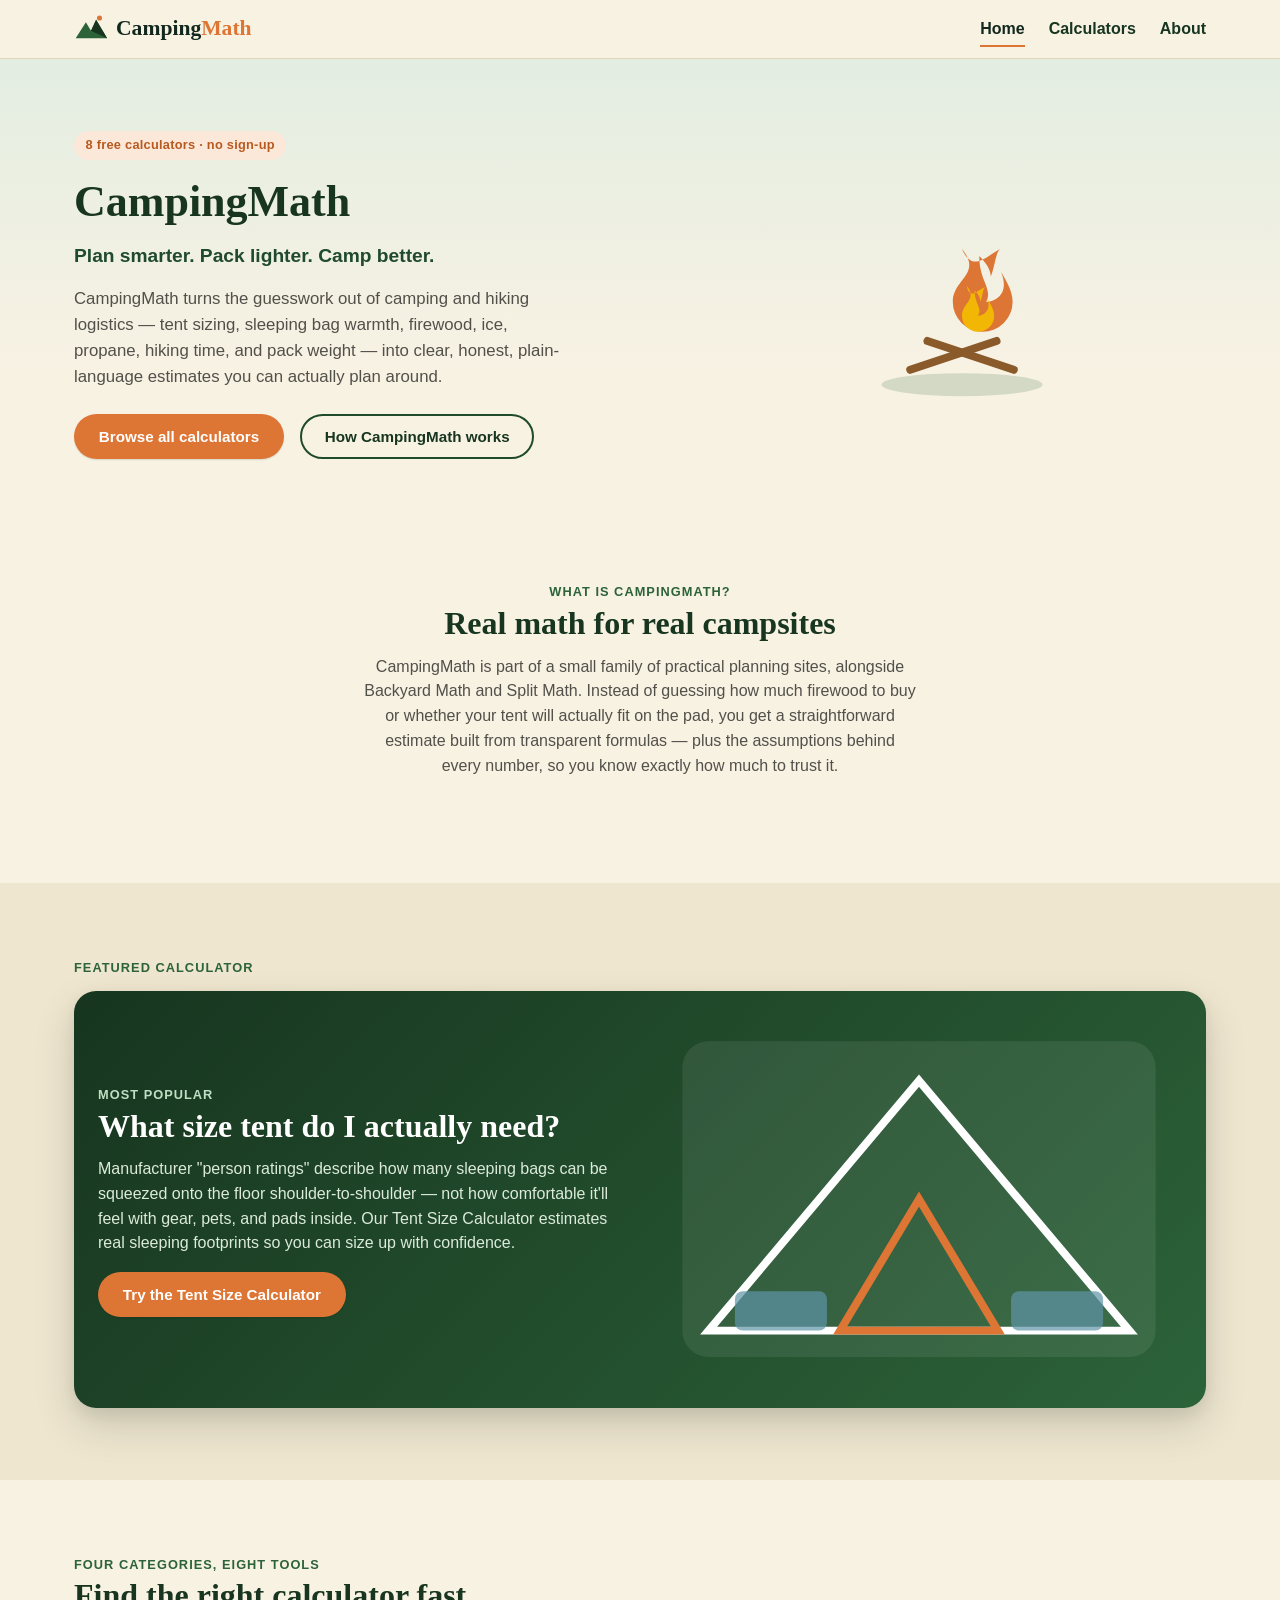
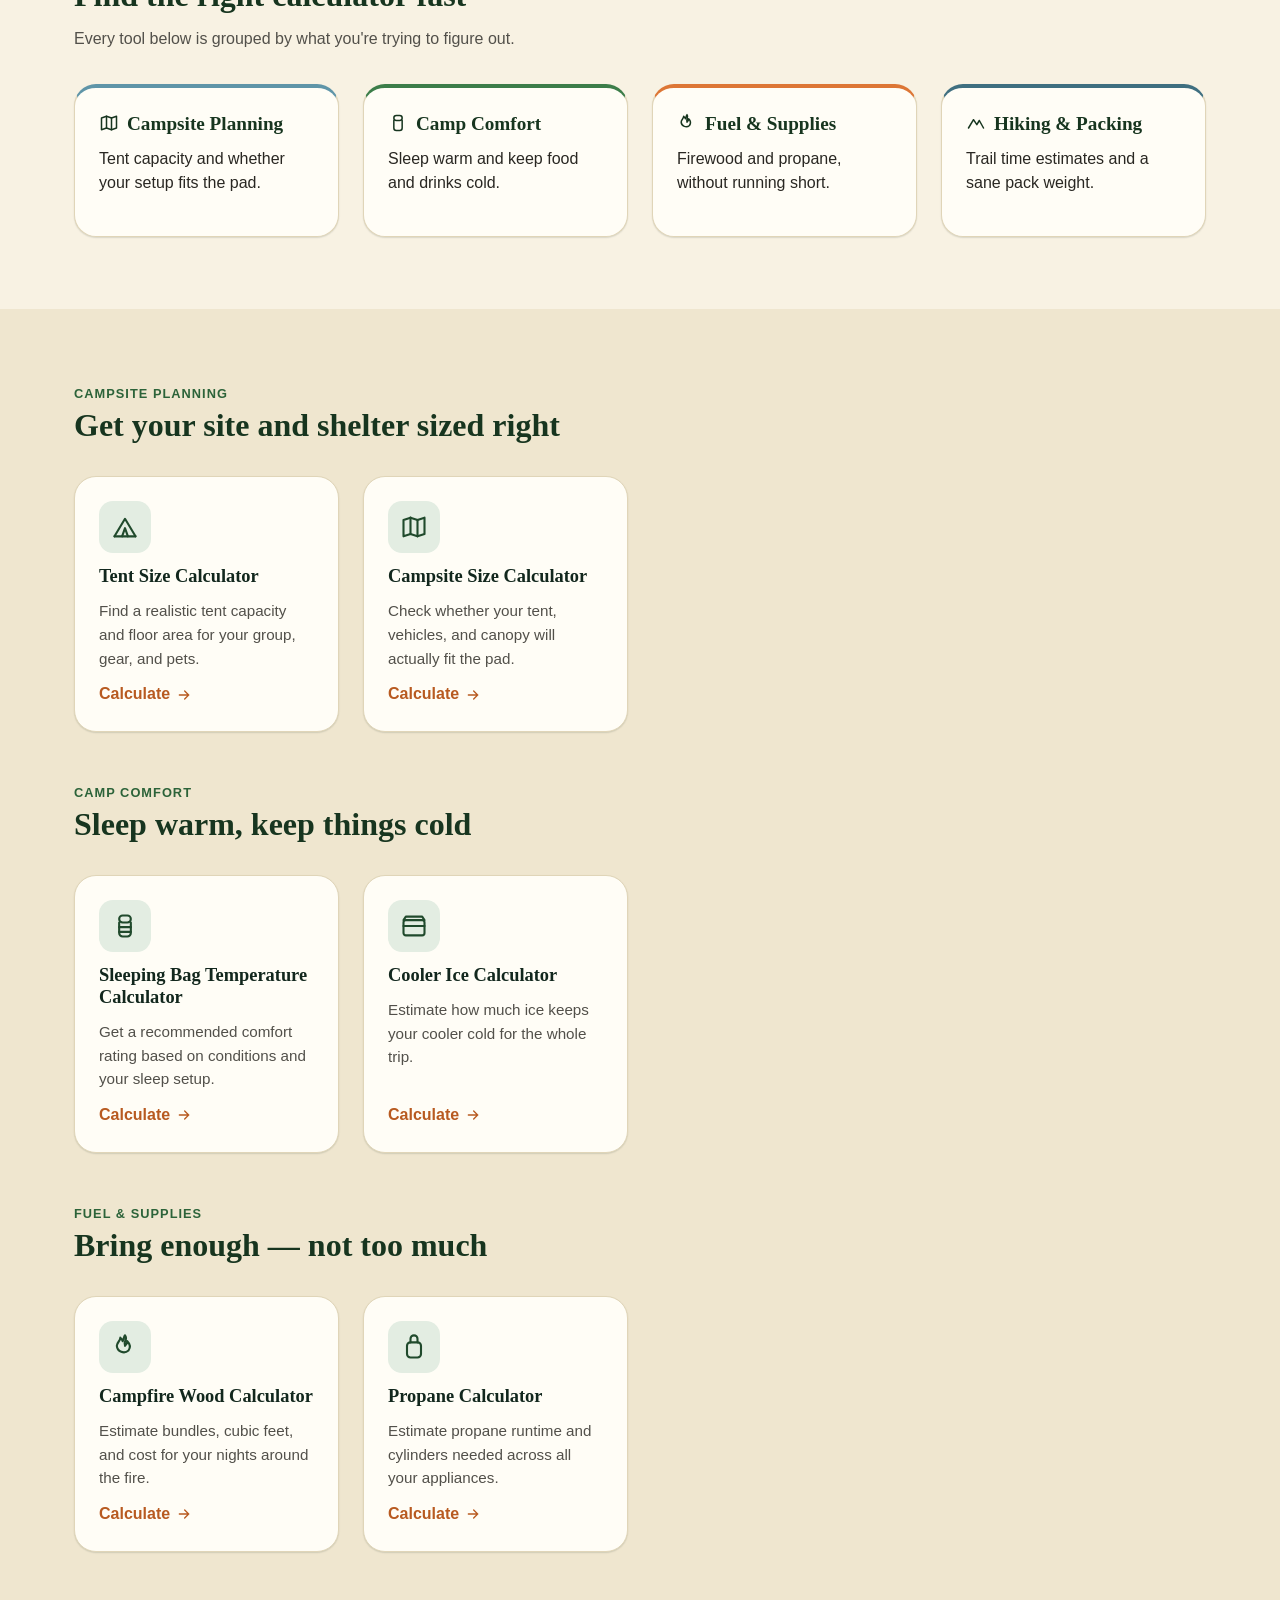
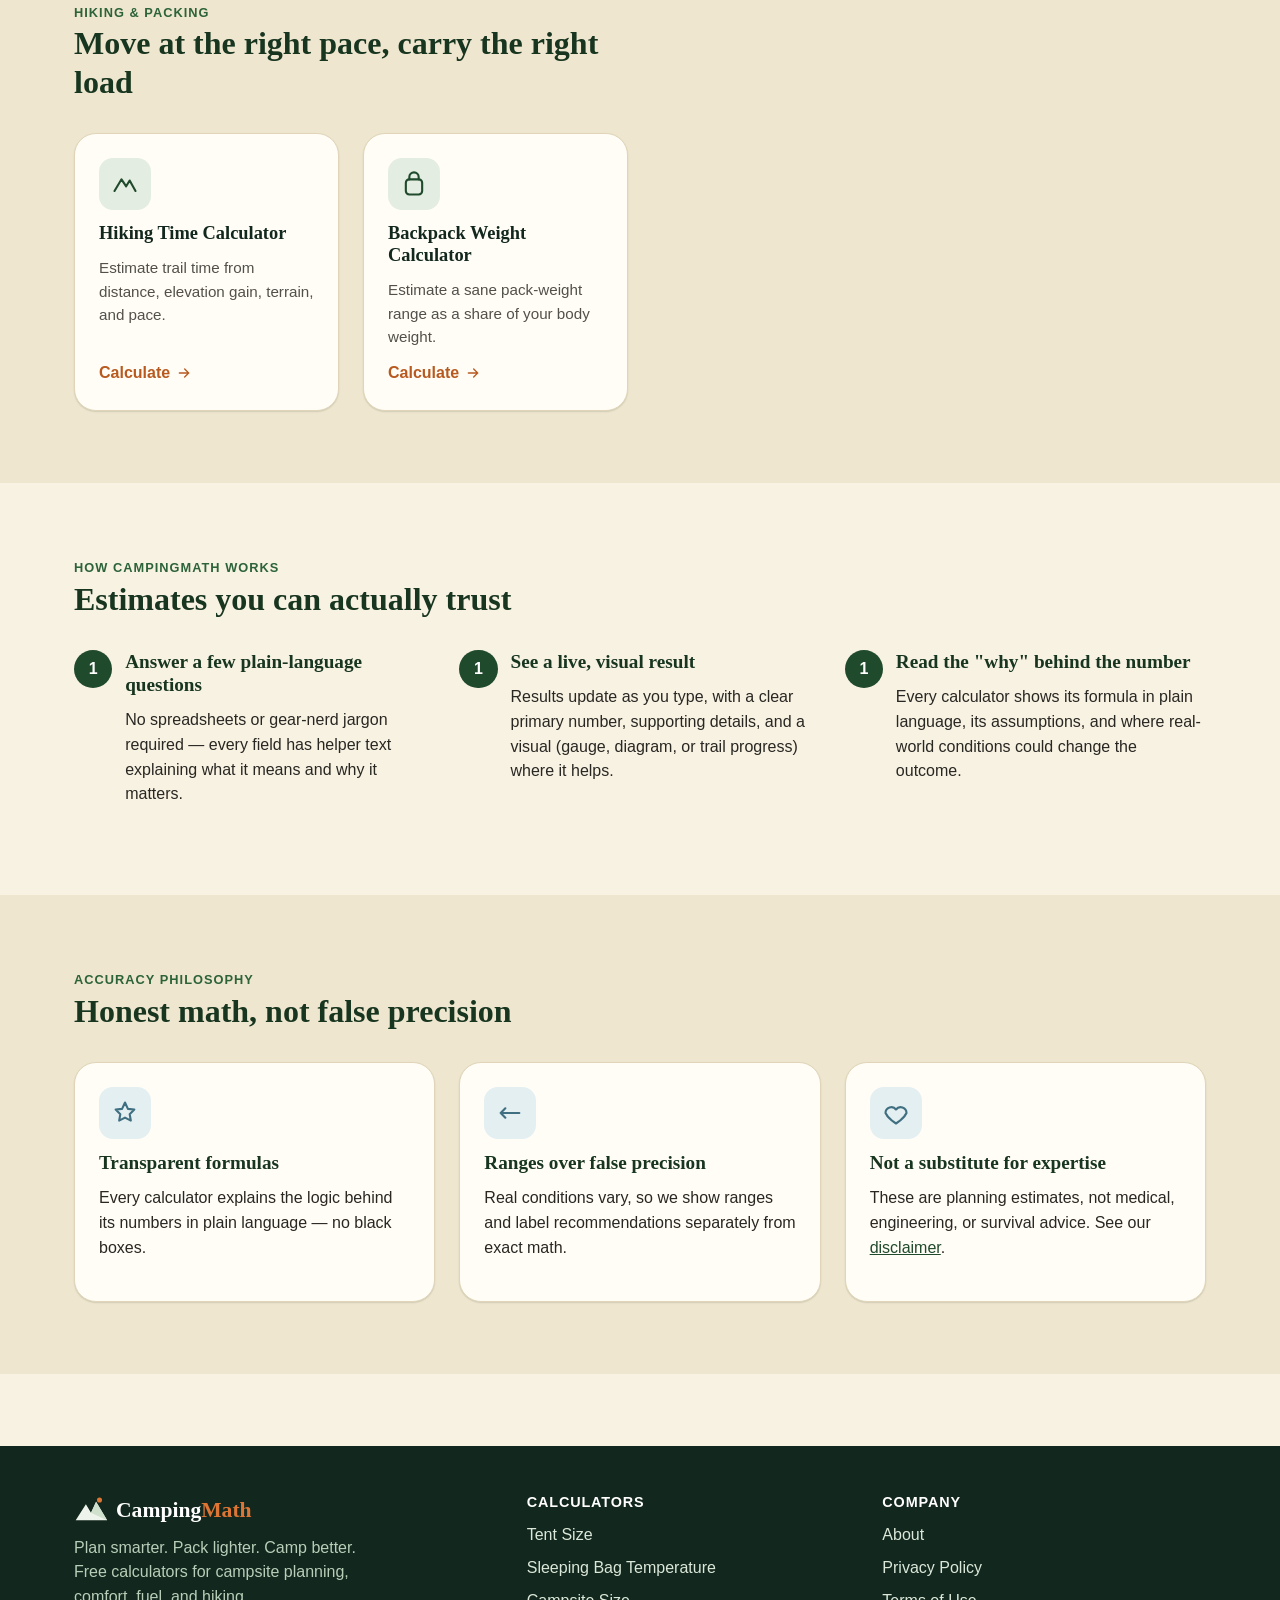
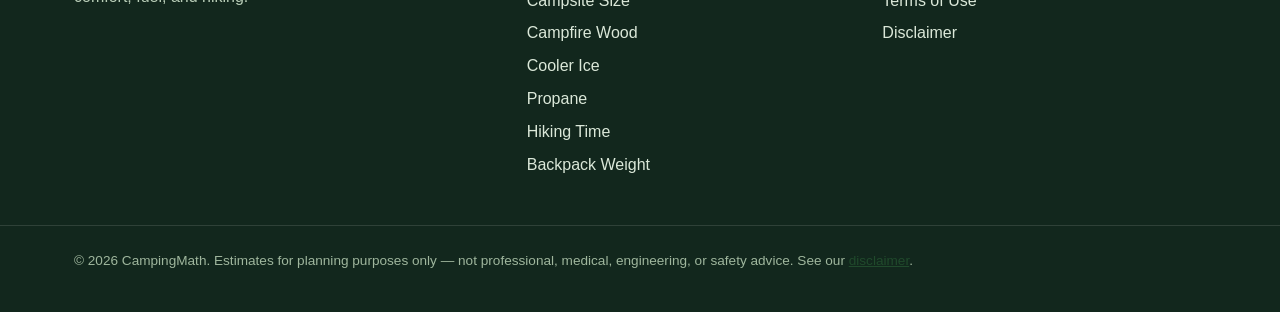
==== commit 0a04bc93: "Rebrand from Camp Math to CampingMath Replace every brand-name reference across the site (logo wordm" ====
--- a/index.html
+++ b/index.html
@@ -3,17 +3,17 @@
 <head>
 <meta charset="UTF-8">
 <meta name="viewport" content="width=device-width, initial-scale=1">
-<title>Camp Math — Free Camping &amp; Hiking Planning Calculators</title>
+<title>CampingMath — Free Camping &amp; Hiking Planning Calculators</title>
 <meta name="description" content="Free calculators for campsite planning, camp comfort, fuel and supplies, and hiking and packing. Figure out tent size, sleeping bag rating, firewood, ice, propane, hiking time, and pack weight in minutes.">
-<link rel="canonical" href="https://campmath.com/">
+<link rel="canonical" href="https://campingmath.com/">
 <meta property="og:type" content="website">
-<meta property="og:site_name" content="Camp Math">
-<meta property="og:title" content="Camp Math — Free Camping & Hiking Planning Calculators">
+<meta property="og:site_name" content="CampingMath">
+<meta property="og:title" content="CampingMath — Free Camping & Hiking Planning Calculators">
 <meta property="og:description" content="Plan smarter. Pack lighter. Camp better. Eight free calculators for tent size, sleeping bag rating, campsite fit, firewood, ice, propane, hiking time, and pack weight.">
-<meta property="og:url" content="https://campmath.com/">
-<meta property="og:image" content="https://campmath.com/images/og-image.png">
+<meta property="og:url" content="https://campingmath.com/">
+<meta property="og:image" content="https://campingmath.com/images/og-image.png">
 <meta name="twitter:card" content="summary_large_image">
-<meta name="twitter:title" content="Camp Math — Free Camping & Hiking Planning Calculators">
+<meta name="twitter:title" content="CampingMath — Free Camping & Hiking Planning Calculators">
 <meta name="twitter:description" content="Plan smarter. Pack lighter. Camp better. Eight free calculators for campsite planning, comfort, fuel, and hiking.">
 <link rel="icon" href="/images/favicon.svg" type="image/svg+xml">
 <link rel="stylesheet" href="/css/style.css">
@@ -21,13 +21,13 @@
 {
   "@context": "https://schema.org",
   "@type": "WebSite",
-  "name": "Camp Math",
-  "url": "https://campmath.com/",
+  "name": "CampingMath",
+  "url": "https://campingmath.com/",
   "description": "Free planning calculators for campsite setup, camp comfort, fuel and supplies, and hiking and packing.",
   "publisher": {
     "@type": "Organization",
-    "name": "Camp Math",
-    "url": "https://campmath.com/"
+    "name": "CampingMath",
+    "url": "https://campingmath.com/"
   }
 }
 </script>
@@ -37,9 +37,9 @@
 
 <header class="site-header">
   <div class="container header-inner">
-    <a href="/index.html" class="logo" aria-label="Camp Math home">
+    <a href="/index.html" class="logo" aria-label="CampingMath home">
       <svg viewBox="0 0 40 40" aria-hidden="true"><path d="M2 31 L14 12 L20 22 L26 9 L39 31 Z" fill="#2c6339"/><path d="M20 22 L26 9 L39 31 Z" fill="#17351f"/><circle cx="30" cy="7" r="3" fill="#dd7635"/></svg>
-      <span>Camp<span class="logo-accent">Math</span></span>
+      <span>Camping<span class="logo-accent">Math</span></span>
     </a>
     <button class="nav-toggle" type="button" data-nav-toggle aria-expanded="false" aria-controls="primary-nav">
       <span class="visually-hidden">Menu</span>
@@ -61,12 +61,12 @@
     <div class="container hero-inner">
       <div>
         <span class="hero-eyebrow">8 free calculators &middot; no sign-up</span>
-        <h1>Camp Math</h1>
+        <h1>CampingMath</h1>
         <p class="hero-tagline">Plan smarter. Pack lighter. Camp better.</p>
-        <p class="hero-lead">Camp Math turns the guesswork out of camping and hiking logistics — tent sizing, sleeping bag warmth, firewood, ice, propane, hiking time, and pack weight — into clear, honest, plain-language estimates you can actually plan around.</p>
+        <p class="hero-lead">CampingMath turns the guesswork out of camping and hiking logistics — tent sizing, sleeping bag warmth, firewood, ice, propane, hiking time, and pack weight — into clear, honest, plain-language estimates you can actually plan around.</p>
         <div class="hero-actions">
           <a class="btn btn-primary" href="#calculators">Browse all calculators</a>
-          <a class="btn btn-outline" href="#how-it-works">How Camp Math works</a>
+          <a class="btn btn-outline" href="#how-it-works">How CampingMath works</a>
         </div>
       </div>
       <div class="hero-art" aria-hidden="true">
@@ -90,9 +90,9 @@
   <section class="section">
     <div class="container">
       <div class="section-head text-center" style="margin-inline:auto;">
-        <span class="eyebrow">What is Camp Math?</span>
+        <span class="eyebrow">What is CampingMath?</span>
         <h2>Real math for real campsites</h2>
-        <p>Camp Math is part of a small family of practical planning sites, alongside Backyard Math and Split Math. Instead of guessing how much firewood to buy or whether your tent will actually fit on the pad, you get a straightforward estimate built from transparent formulas — plus the assumptions behind every number, so you know exactly how much to trust it.</p>
+        <p>CampingMath is part of a small family of practical planning sites, alongside Backyard Math and Split Math. Instead of guessing how much firewood to buy or whether your tent will actually fit on the pad, you get a straightforward estimate built from transparent formulas — plus the assumptions behind every number, so you know exactly how much to trust it.</p>
       </div>
     </div>
   </section>
@@ -230,7 +230,7 @@
   <section class="section" id="how-it-works">
     <div class="container">
       <div class="section-head">
-        <span class="eyebrow">How Camp Math works</span>
+        <span class="eyebrow">How CampingMath works</span>
         <h2>Estimates you can actually trust</h2>
       </div>
       <div class="grid grid-3">
@@ -281,9 +281,9 @@
 <footer class="site-footer contour-tile">
   <div class="container footer-inner">
     <div class="footer-brand">
-      <a href="/index.html" class="logo" aria-label="Camp Math home">
+      <a href="/index.html" class="logo" aria-label="CampingMath home">
         <svg viewBox="0 0 40 40" aria-hidden="true"><path d="M2 31 L14 12 L20 22 L26 9 L39 31 Z" fill="#eef4ec"/><path d="M20 22 L26 9 L39 31 Z" fill="#cfe0cd"/><circle cx="30" cy="7" r="3" fill="#dd7635"/></svg>
-        <span>Camp<span class="logo-accent">Math</span></span>
+        <span>Camping<span class="logo-accent">Math</span></span>
       </a>
       <p class="footer-tagline">Plan smarter. Pack lighter. Camp better. Free calculators for campsite planning, comfort, fuel, and hiking.</p>
     </div>
@@ -312,7 +312,7 @@
   </div>
   <div class="footer-bottom">
     <div class="container">
-      <p>&copy; <span data-current-year></span> Camp Math. Estimates for planning purposes only — not professional, medical, engineering, or safety advice. See our <a href="/disclaimer.html">disclaimer</a>.</p>
+      <p>&copy; <span data-current-year></span> CampingMath. Estimates for planning purposes only — not professional, medical, engineering, or safety advice. See our <a href="/disclaimer.html">disclaimer</a>.</p>
     </div>
   </div>
 </footer>
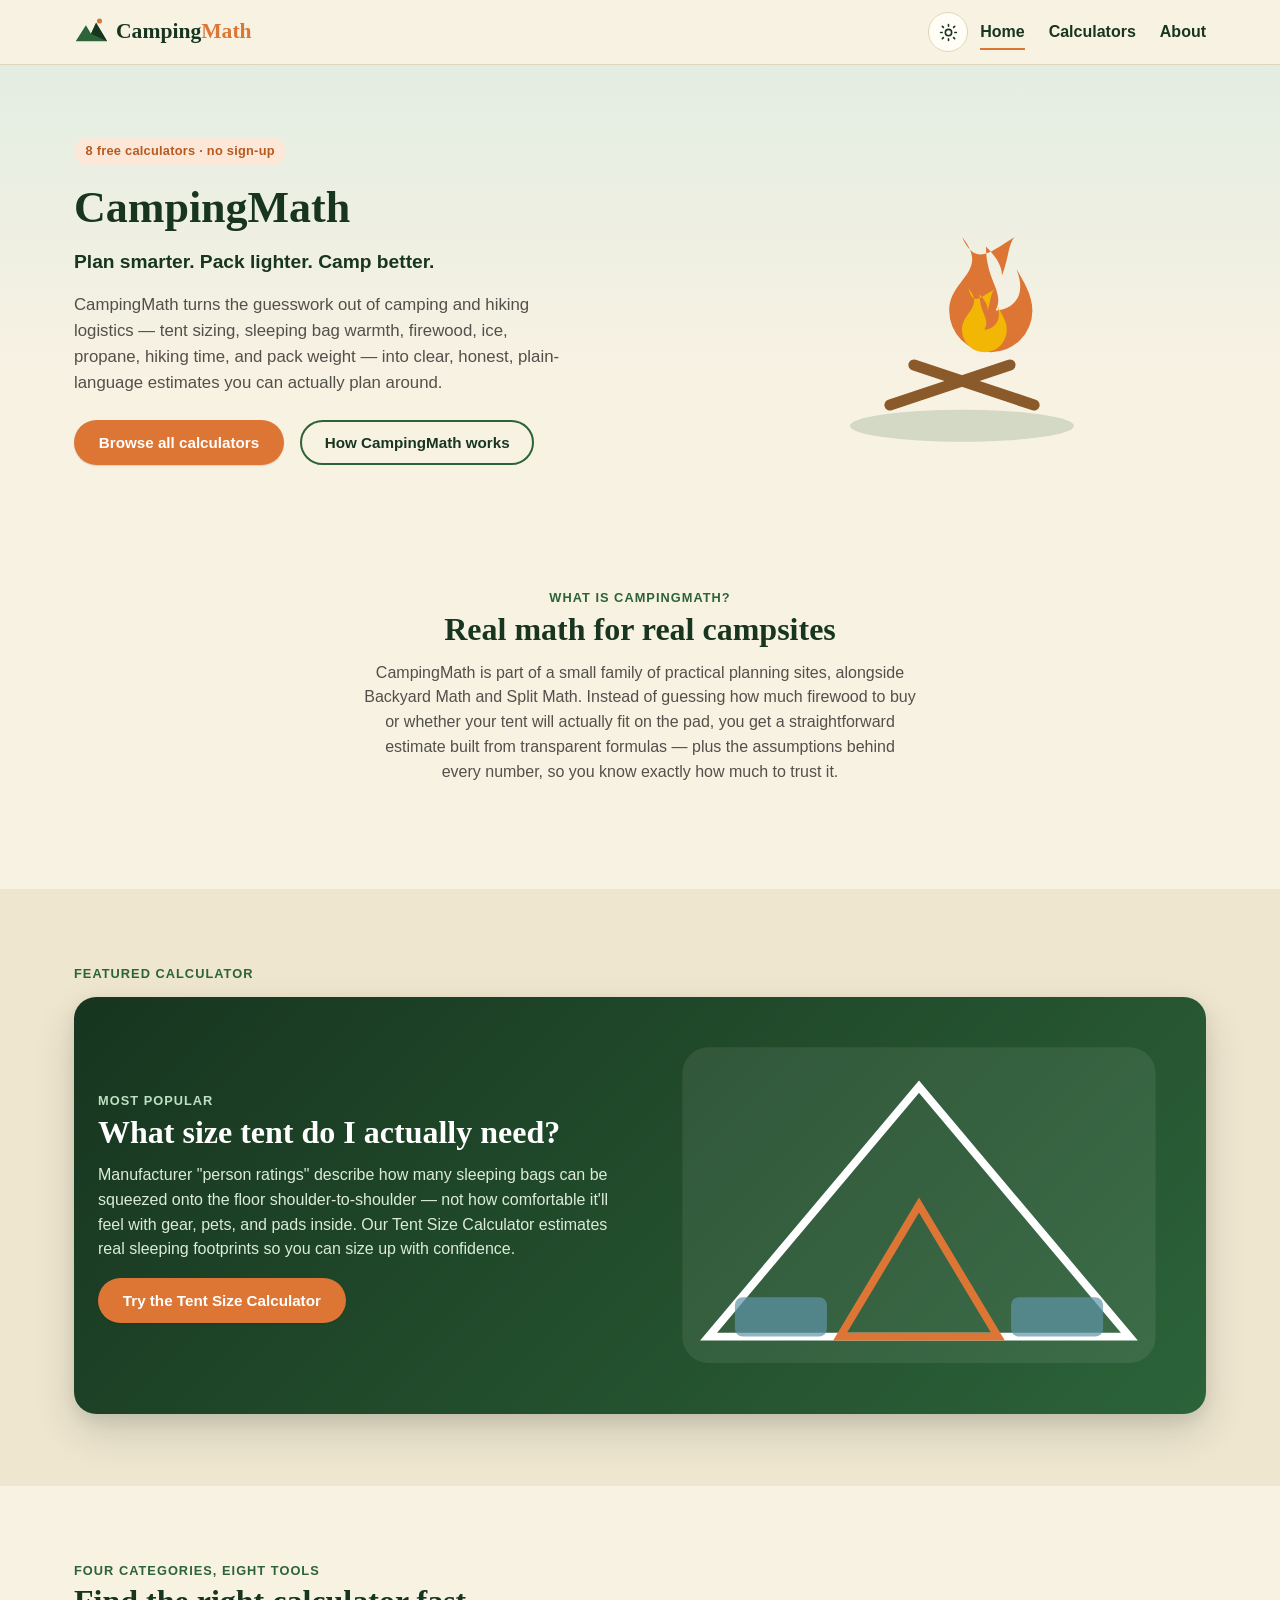
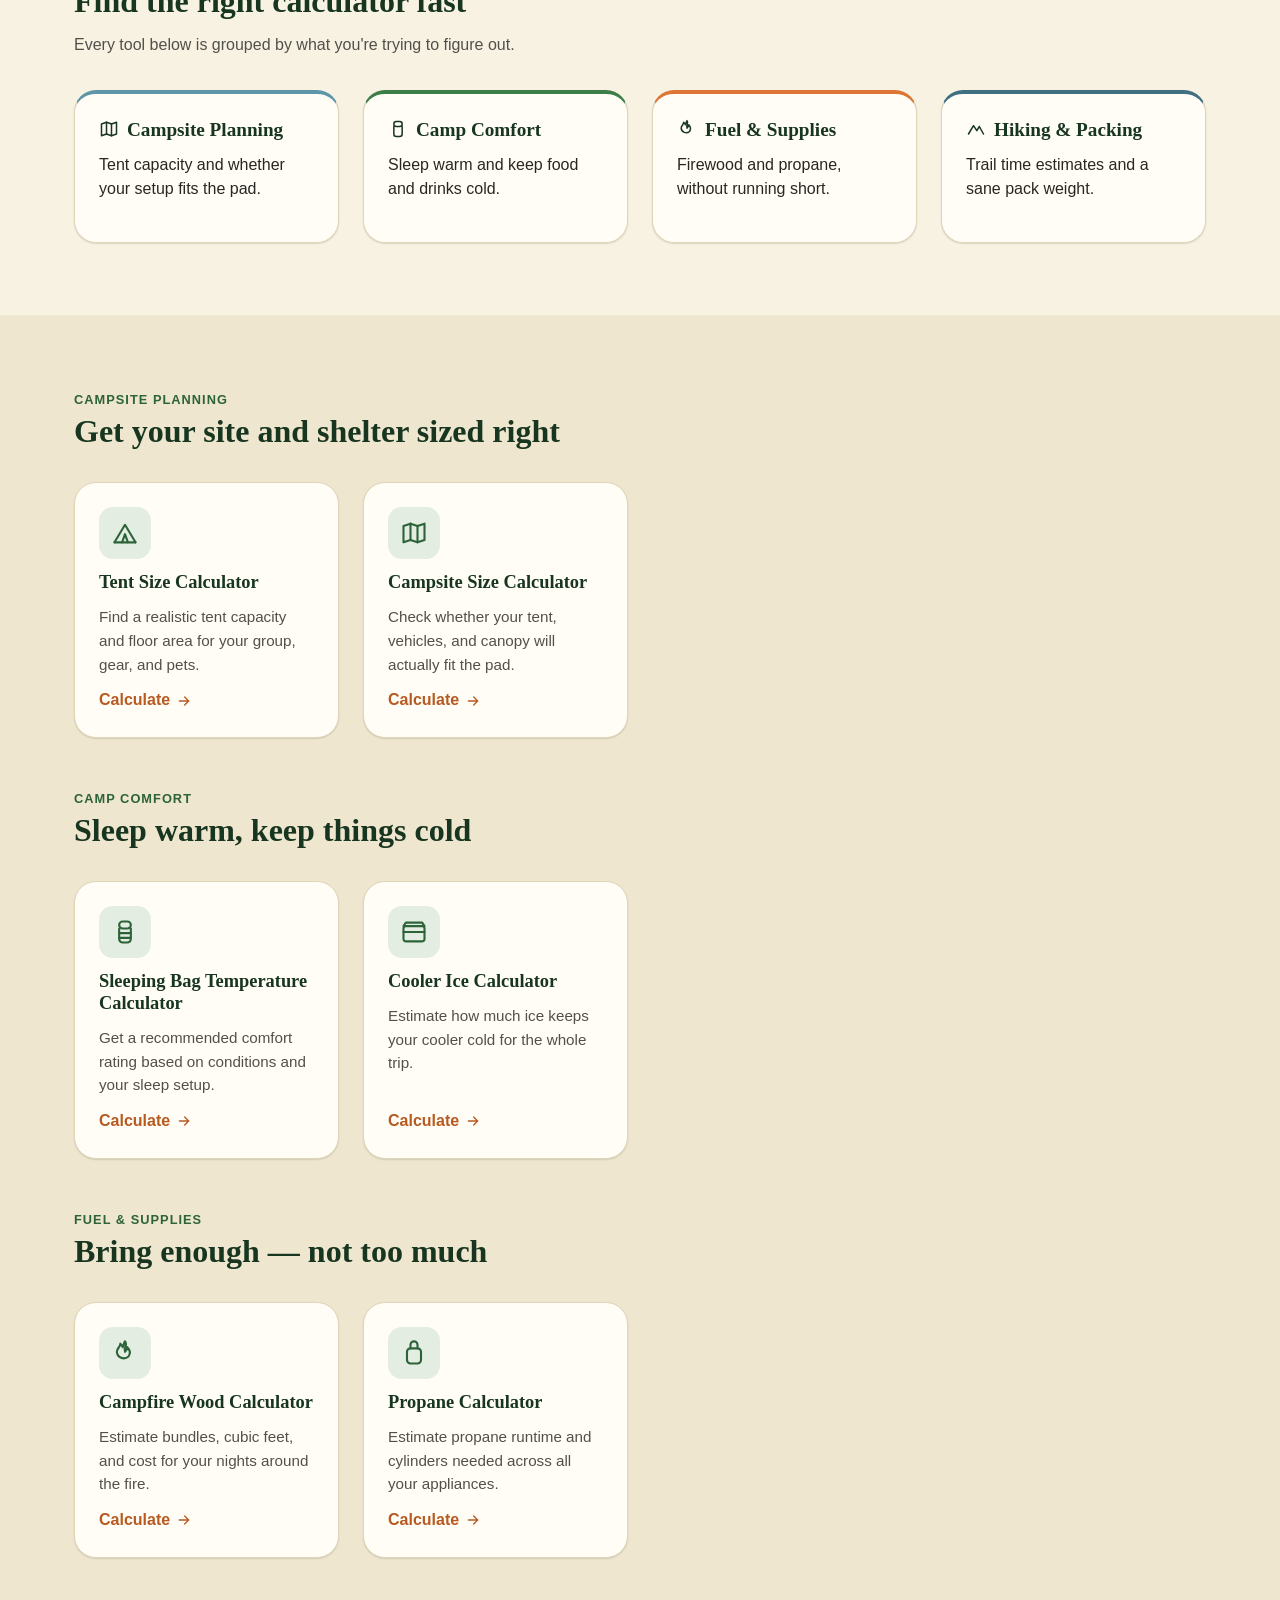
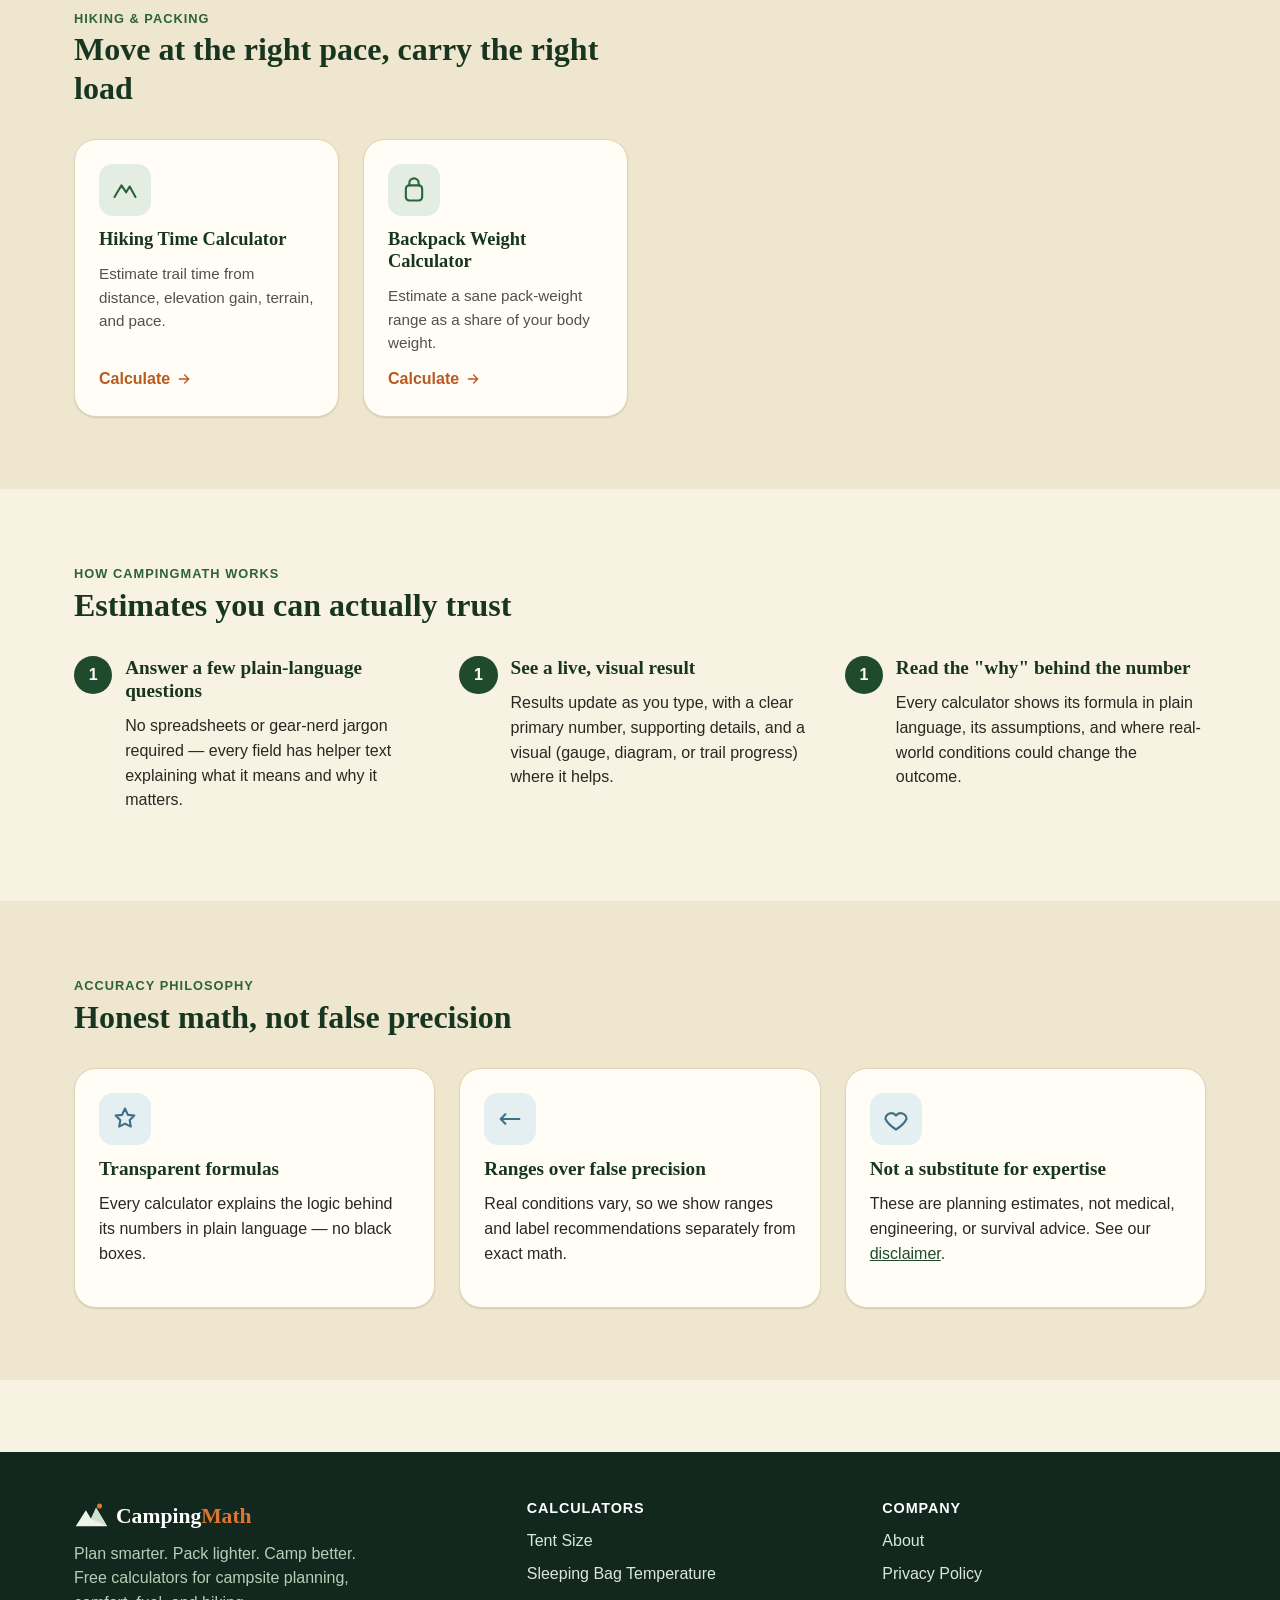
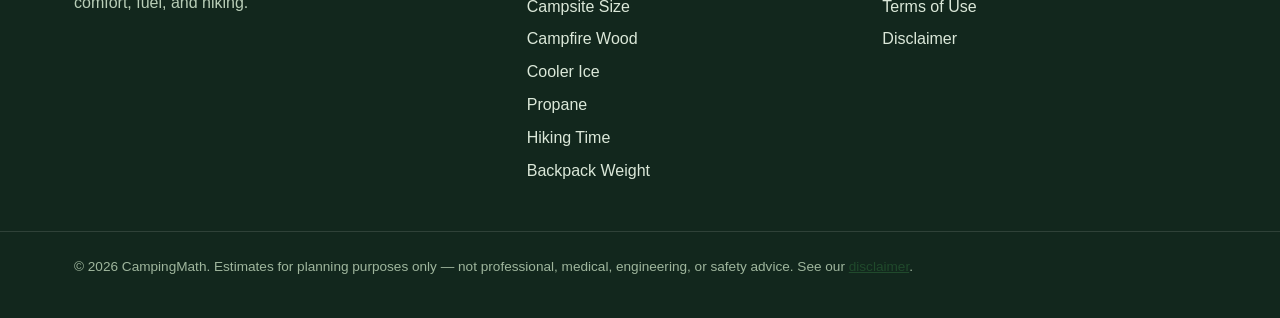
==== commit a6c3bd7a: "Add dark mode, fix result-number legibility, bigger fire, smarter tent diagram - Site-wide dark mode" ====
--- a/index.html
+++ b/index.html
@@ -16,6 +16,9 @@
 <meta name="twitter:title" content="CampingMath — Free Camping & Hiking Planning Calculators">
 <meta name="twitter:description" content="Plan smarter. Pack lighter. Camp better. Eight free calculators for campsite planning, comfort, fuel, and hiking.">
 <link rel="icon" href="/images/favicon.svg" type="image/svg+xml">
+<script>
+(function(){try{var t=localStorage.getItem("campingmath_theme");if(!t){t=(window.matchMedia&&window.matchMedia("(prefers-color-scheme: dark)").matches)?"dark":"light";}document.documentElement.setAttribute("data-theme",t);}catch(e){}})();
+</script>
 <link rel="stylesheet" href="/css/style.css">
 <script type="application/ld+json">
 {
@@ -38,10 +41,15 @@
 <header class="site-header">
   <div class="container header-inner">
     <a href="/index.html" class="logo" aria-label="CampingMath home">
-      <svg viewBox="0 0 40 40" aria-hidden="true"><path d="M2 31 L14 12 L20 22 L26 9 L39 31 Z" fill="#2c6339"/><path d="M20 22 L26 9 L39 31 Z" fill="#17351f"/><circle cx="30" cy="7" r="3" fill="#dd7635"/></svg>
+      <svg viewBox="0 0 40 40" aria-hidden="true"><path class="logo-mtn" d="M2 31 L14 12 L20 22 L26 9 L39 31 Z"/><path class="logo-mtn-shadow" d="M20 22 L26 9 L39 31 Z"/><circle class="logo-sun" cx="30" cy="7" r="3"/></svg>
       <span>Camping<span class="logo-accent">Math</span></span>
     </a>
-    <button class="nav-toggle" type="button" data-nav-toggle aria-expanded="false" aria-controls="primary-nav">
+    <div class="header-actions">
+      <button class="theme-toggle" type="button" data-theme-toggle aria-label="Switch to dark mode" aria-pressed="false">
+        <svg class="icon-sun" viewBox="0 0 24 24" fill="none" stroke="currentColor" stroke-width="2" stroke-linecap="round" aria-hidden="true"><circle cx="12" cy="12" r="4"></circle><path d="M12 2v2M12 20v2M4.2 4.2l1.4 1.4M18.4 18.4l1.4 1.4M2 12h2M20 12h2M4.2 19.8l1.4-1.4M18.4 5.6l1.4-1.4"></path></svg>
+        <svg class="icon-moon" viewBox="0 0 24 24" fill="none" stroke="currentColor" stroke-width="2" stroke-linecap="round" stroke-linejoin="round" aria-hidden="true"><path d="M21 12.8A9 9 0 1 1 11.2 3a7 7 0 0 0 9.8 9.8Z"></path></svg>
+      </button>
+      <button class="nav-toggle" type="button" data-nav-toggle aria-expanded="false" aria-controls="primary-nav">
       <span class="visually-hidden">Menu</span>
       <svg viewBox="0 0 24 24" fill="none" stroke="currentColor" stroke-width="2" stroke-linecap="round" aria-hidden="true"><line x1="3" y1="6" x2="21" y2="6"/><line x1="3" y1="12" x2="21" y2="12"/><line x1="3" y1="18" x2="21" y2="18"/></svg>
     </button>
@@ -52,6 +60,7 @@
         <li><a href="/about.html">About</a></li>
       </ul>
     </nav>
+    </div>
   </div>
 </header>
 
@@ -282,7 +291,7 @@
   <div class="container footer-inner">
     <div class="footer-brand">
       <a href="/index.html" class="logo" aria-label="CampingMath home">
-        <svg viewBox="0 0 40 40" aria-hidden="true"><path d="M2 31 L14 12 L20 22 L26 9 L39 31 Z" fill="#eef4ec"/><path d="M20 22 L26 9 L39 31 Z" fill="#cfe0cd"/><circle cx="30" cy="7" r="3" fill="#dd7635"/></svg>
+        <svg viewBox="0 0 40 40" aria-hidden="true"><path class="logo-mtn" d="M2 31 L14 12 L20 22 L26 9 L39 31 Z"/><path class="logo-mtn-shadow" d="M20 22 L26 9 L39 31 Z"/><circle class="logo-sun" cx="30" cy="7" r="3"/></svg>
         <span>Camping<span class="logo-accent">Math</span></span>
       </a>
       <p class="footer-tagline">Plan smarter. Pack lighter. Camp better. Free calculators for campsite planning, comfort, fuel, and hiking.</p>
--- a/css/style.css
+++ b/css/style.css
@@ -41,10 +41,30 @@
   --text-muted: var(--charcoal-soft);
   --border: #e0d5b8;
   --focus-ring: #2c6339;
+  --header-bg: rgba(248, 242, 227, 0.92);
+
+  /* Text-only aliases for the brand greens: headings/labels/links use these
+     instead of --forest-* directly so dark mode can relighten TEXT without
+     touching the same tokens' use as solid button/footer/gradient backgrounds. */
+  --heading: var(--forest-800);
+  --accent: var(--forest-600);
+  --link: var(--forest-700);
+
+  --callout-warn-bg: var(--ember-tint);
+  --callout-warn-border: #f0c9a3;
+  --callout-warn-text: #7a3d10;
+  --callout-info-bg: var(--sky-tint);
+  --callout-info-border: #bcdae2;
+  --callout-info-text: #244752;
 
   /* Type */
   --font-body: -apple-system, BlinkMacSystemFont, "Segoe UI", Roboto, "Helvetica Neue", Arial, sans-serif;
   --font-display: Georgia, "Iowan Old Style", "Palatino Linotype", serif;
+  /* Calculation results use the sans-serif stack with lining/tabular figures —
+     the serif display font's numerals were hard to tell apart at a glance
+     (e.g. certain two-digit combinations), so results get a dedicated, more
+     legible numeric treatment instead. */
+  --font-numeric: -apple-system, BlinkMacSystemFont, "Segoe UI", Roboto, "Helvetica Neue", Arial, sans-serif;
 
   /* Spacing scale */
   --space-1: 0.25rem;
@@ -93,9 +113,9 @@
 }
 img, svg { max-width: 100%; display: block; }
 ul, ol { padding-left: 1.2em; }
-a { color: var(--forest-700); }
+a { color: var(--link); }
 a:hover { color: var(--ember-dark); }
-h1, h2, h3, h4 { font-family: var(--font-display); line-height: 1.2; margin: 0 0 var(--space-3); color: var(--forest-800); }
+h1, h2, h3, h4 { font-family: var(--font-display); line-height: 1.2; margin: 0 0 var(--space-3); color: var(--heading); }
 h1 { font-size: clamp(1.9rem, 4vw, 2.75rem); }
 h2 { font-size: clamp(1.5rem, 2.6vw, 2rem); }
 h3 { font-size: 1.2rem; }
@@ -150,9 +170,9 @@
 .btn-primary:hover { background: var(--ember-dark); color: #fff; box-shadow: var(--shadow-md); }
 .btn-secondary { background: var(--forest-800); color: #fff; }
 .btn-secondary:hover { background: var(--forest-900); color: #fff; }
-.btn-outline { background: transparent; border-color: var(--forest-700); color: var(--forest-800); }
-.btn-outline:hover { background: var(--forest-100); color: var(--forest-900); }
-.btn-ghost { background: transparent; color: var(--forest-800); padding: 0.6em 1em; }
+.btn-outline { background: transparent; border-color: var(--accent); color: var(--heading); }
+.btn-outline:hover { background: var(--forest-100); color: var(--heading); }
+.btn-ghost { background: transparent; color: var(--heading); padding: 0.6em 1em; }
 .btn-ghost:hover { background: var(--forest-100); }
 .btn-sm { padding: 0.5em 1.1em; font-size: 0.85rem; }
 .btn-block { width: 100%; }
@@ -161,22 +181,23 @@
 /* ---------- Header ---------- */
 .site-header {
   position: sticky; top: 0; z-index: 100;
-  background: rgba(248, 242, 227, 0.92);
+  background: var(--header-bg);
   backdrop-filter: saturate(140%) blur(8px);
   border-bottom: 1px solid var(--border);
 }
 .header-inner { display: flex; align-items: center; justify-content: space-between; padding-block: var(--space-3); gap: var(--space-4); }
-.logo { display: inline-flex; align-items: center; gap: var(--space-2); text-decoration: none; font-family: var(--font-display); font-weight: 700; font-size: 1.35rem; color: var(--forest-900); }
+.header-actions { display: flex; align-items: center; gap: var(--space-3); }
+.logo { display: inline-flex; align-items: center; gap: var(--space-2); text-decoration: none; font-family: var(--font-display); font-weight: 700; font-size: 1.35rem; color: var(--heading); }
 .logo svg { width: 34px; height: 34px; flex: none; }
 .logo-accent { color: var(--ember); }
 .nav-toggle {
-  display: none; background: transparent; border: 2px solid var(--forest-700); border-radius: var(--radius-sm);
+  display: none; background: transparent; border: 2px solid var(--accent); border-radius: var(--radius-sm);
   padding: 0.4em 0.6em; cursor: pointer;
 }
 .nav-toggle svg { width: 22px; height: 22px; }
 .primary-nav ul { list-style: none; display: flex; gap: var(--space-5); margin: 0; padding: 0; align-items: center; }
-.primary-nav a { text-decoration: none; font-weight: 600; color: var(--forest-800); padding: var(--space-2) 0; border-bottom: 2px solid transparent; }
-.primary-nav a:hover, .primary-nav a[aria-current="page"] { border-bottom-color: var(--ember); color: var(--forest-900); }
+.primary-nav a { text-decoration: none; font-weight: 600; color: var(--heading); padding: var(--space-2) 0; border-bottom: 2px solid transparent; }
+.primary-nav a:hover, .primary-nav a[aria-current="page"] { border-bottom-color: var(--ember); color: var(--heading); }
 
 @media (max-width: 720px) {
   .nav-toggle { display: inline-flex; align-items: center; justify-content: center; }
@@ -218,7 +239,7 @@
   padding: 0.35em 0.9em; border-radius: var(--radius-pill); margin-bottom: var(--space-4); letter-spacing: 0.02em;
 }
 .hero h1 { margin-bottom: var(--space-3); }
-.hero-tagline { font-size: 1.2rem; color: var(--forest-700); font-weight: 600; }
+.hero-tagline { font-size: 1.2rem; color: var(--heading); font-weight: 600; }
 .hero-lead { font-size: 1.05rem; color: var(--text-muted); max-width: 54ch; }
 .hero-actions { display: flex; gap: var(--space-4); flex-wrap: wrap; margin-top: var(--space-5); }
 .hero-art { justify-self: center; }
@@ -228,7 +249,7 @@
 }
 
 /* Campfire flicker illustration used in the hero */
-.campfire { width: 230px; }
+.campfire { width: 320px; max-width: 100%; }
 .campfire .flame { transform-origin: 50% 100%; animation: flicker 2.6s ease-in-out infinite; }
 .campfire .flame-inner { transform-origin: 50% 100%; animation: flicker 2.1s ease-in-out infinite reverse; }
 @keyframes flicker {
@@ -243,7 +264,7 @@
 .section-alt { background: var(--bg-alt); }
 .section-head { max-width: 62ch; margin-bottom: var(--space-6); }
 .section-head p { color: var(--text-muted); }
-.eyebrow { text-transform: uppercase; letter-spacing: 0.08em; font-weight: 700; color: var(--forest-600); font-size: 0.8rem; }
+.eyebrow { text-transform: uppercase; letter-spacing: 0.08em; font-weight: 700; color: var(--accent); font-size: 0.8rem; }
 
 /* ---------- Cards ---------- */
 .card {
@@ -262,8 +283,8 @@
   height: 100%;
 }
 .calc-card:hover, .calc-card:focus-visible { box-shadow: var(--shadow-lg); transform: translateY(-3px); }
-.calc-card .icon-badge { background: var(--forest-100); color: var(--forest-700); }
-.calc-card h3 { margin: 0; color: var(--forest-900); font-size: 1.15rem; }
+.calc-card .icon-badge { background: var(--forest-100); color: var(--accent); }
+.calc-card h3 { margin: 0; color: var(--heading); font-size: 1.15rem; }
 .calc-card p { color: var(--text-muted); margin: 0; font-size: 0.95rem; flex-grow: 1; }
 .calc-card .card-cta { font-weight: 700; color: var(--ember-dark); display: inline-flex; align-items: center; gap: 0.35em; }
 .calc-card .card-cta svg { width: 16px; height: 16px; transition: transform var(--transition); }
@@ -322,13 +343,13 @@
 .calc-form-card h2 { font-size: 1.3rem; }
 
 .field { margin-bottom: var(--space-5); }
-.field label, .field legend { display: block; font-weight: 700; margin-bottom: 0.35em; color: var(--forest-900); font-size: 0.95rem; padding: 0; }
+.field label, .field legend { display: block; font-weight: 700; margin-bottom: 0.35em; color: var(--heading); font-size: 0.95rem; padding: 0; }
 .field .help { display: block; font-weight: 400; font-size: 0.85rem; color: var(--text-muted); margin-top: 0.3em; }
 .field input[type="number"], .field input[type="text"], .field input[type="time"], .field select {
   width: 100%; padding: 0.65em 0.8em; border-radius: var(--radius-sm); border: 1.5px solid var(--border);
-  background: #fff; font-size: 1rem; color: var(--text); transition: border-color var(--transition), box-shadow var(--transition);
-}
-.field input:focus, .field select:focus { border-color: var(--forest-600); box-shadow: 0 0 0 3px rgba(60,125,73,0.15); }
+  background: var(--surface); font-size: 1rem; color: var(--text); transition: border-color var(--transition), box-shadow var(--transition), background var(--transition);
+}
+.field input:focus, .field select:focus { border-color: var(--accent); box-shadow: 0 0 0 3px rgba(60,125,73,0.15); }
 .field-row { display: grid; gap: var(--space-4); grid-template-columns: repeat(2, 1fr); }
 .field-row.cols-3 { grid-template-columns: repeat(3, 1fr); }
 @media (max-width: 560px) { .field-row, .field-row.cols-3 { grid-template-columns: 1fr; } }
@@ -350,11 +371,11 @@
 }
 
 .range-field { display: flex; align-items: center; gap: var(--space-3); }
-.range-field input[type="range"] { flex: 1; accent-color: var(--forest-600); }
-.range-value { min-width: 4.2em; text-align: right; font-weight: 700; color: var(--forest-800); }
+.range-field input[type="range"] { flex: 1; accent-color: var(--accent); }
+.range-value { min-width: 4.2em; text-align: right; font-weight: 700; color: var(--heading); }
 
 .checkbox-row { display: flex; align-items: center; gap: var(--space-2); font-weight: 600; }
-.checkbox-row input { width: 1.15em; height: 1.15em; accent-color: var(--forest-600); }
+.checkbox-row input { width: 1.15em; height: 1.15em; accent-color: var(--accent); }
 
 .form-actions { display: flex; gap: var(--space-3); flex-wrap: wrap; margin-top: var(--space-6); }
 
@@ -373,7 +394,7 @@
 }
 @keyframes pop-in { from { opacity: 0; transform: translateY(8px) scale(0.98); } to { opacity: 1; transform: none; } }
 .result-primary .eyebrow { color: #bfe0c2; }
-.result-primary .result-value { font-family: var(--font-display); font-size: clamp(2.1rem, 5vw, 3rem); font-weight: 700; margin: var(--space-2) 0; }
+.result-primary .result-value { font-family: var(--font-numeric); font-variant-numeric: lining-nums tabular-nums; font-size: clamp(2.1rem, 5vw, 3rem); font-weight: 800; letter-spacing: -0.01em; margin: var(--space-2) 0; }
 .result-primary .result-unit { font-size: 1.1rem; font-weight: 400; opacity: 0.85; }
 .result-primary .result-sub { color: #dcebda; }
 
@@ -381,18 +402,18 @@
 @media (max-width: 480px) { .result-grid { grid-template-columns: 1fr; } }
 .result-card { text-align: center; padding: var(--space-4); }
 .result-card .label { font-size: 0.8rem; text-transform: uppercase; letter-spacing: 0.04em; color: var(--text-muted); font-weight: 700; }
-.result-card .value { font-size: 1.5rem; font-weight: 700; color: var(--forest-800); }
+.result-card .value { font-family: var(--font-numeric); font-variant-numeric: lining-nums tabular-nums; font-size: 1.5rem; font-weight: 700; color: var(--heading); }
 
 .callout {
   border-radius: var(--radius-md); padding: var(--space-4); font-size: 0.92rem;
   border: 1.5px solid var(--border); background: var(--bg-alt);
 }
-.callout.callout-warn { background: var(--ember-tint); border-color: #f0c9a3; color: #7a3d10; }
-.callout.callout-info { background: var(--sky-tint); border-color: #bcdae2; color: #244752; }
+.callout.callout-warn { background: var(--callout-warn-bg); border-color: var(--callout-warn-border); color: var(--callout-warn-text); }
+.callout.callout-info { background: var(--callout-info-bg); border-color: var(--callout-info-border); color: var(--callout-info-text); }
 .callout h4 { margin: 0 0 var(--space-2); font-family: var(--font-body); font-size: 0.95rem; }
 
 .why-vary { margin-top: var(--space-4); }
-.why-vary summary { cursor: pointer; font-weight: 700; color: var(--forest-800); padding: var(--space-2) 0; }
+.why-vary summary { cursor: pointer; font-weight: 700; color: var(--heading); padding: var(--space-2) 0; }
 
 /* Gauges */
 .gauge { display: grid; gap: var(--space-2); }
@@ -415,7 +436,7 @@
 .faq-item summary {
   cursor: pointer; font-weight: 700; padding: var(--space-4) var(--space-5); list-style: none;
   display: flex; justify-content: space-between; align-items: center; gap: var(--space-3);
-  color: var(--forest-900);
+  color: var(--heading);
 }
 .faq-item summary::-webkit-details-marker { display: none; }
 .faq-item summary::after { content: "+"; font-size: 1.3rem; color: var(--ember); flex: none; }
@@ -431,7 +452,7 @@
 .stars.is-hovering .star.filled,
 .stars .star.selected { color: var(--ember); }
 .stars .star:disabled { cursor: default; }
-.rating-thanks { font-weight: 700; color: var(--forest-700); margin-top: var(--space-3); }
+.rating-thanks { font-weight: 700; color: var(--heading); margin-top: var(--space-3); }
 .rating-thanks::before { content: "\2713  "; }
 
 /* ---------- Assumptions / explanation lists ---------- */
@@ -479,3 +500,112 @@
 .stack { display: grid; gap: var(--space-4); }
 .badge { display: inline-block; background: var(--sky-tint); color: var(--sky-dark); font-size: 0.75rem; font-weight: 700; padding: 0.2em 0.7em; border-radius: var(--radius-pill); }
 hr.rule { border: none; border-top: 1px solid var(--border); margin: var(--space-6) 0; }
+
+/* ---------- Theme toggle ---------- */
+.theme-toggle {
+  display: inline-flex; align-items: center; justify-content: center;
+  width: 40px; height: 40px; border-radius: 50%; border: 1.5px solid var(--border);
+  background: var(--surface); color: var(--heading); cursor: pointer; flex: none;
+  transition: background var(--transition), border-color var(--transition);
+}
+.theme-toggle:hover { background: var(--bg-alt); }
+.theme-toggle svg { width: 19px; height: 19px; }
+.theme-toggle .icon-moon { display: none; }
+:root[data-theme="dark"] .theme-toggle .icon-sun { display: none; }
+:root[data-theme="dark"] .theme-toggle .icon-moon { display: block; }
+
+/* The header/footer wordmark icon is drawn with CSS-controlled fills (instead of
+   hardcoded SVG fill="" attributes) specifically so it can relighten in dark mode;
+   presentation attributes would otherwise need per-theme markup duplication. */
+.logo-mtn { fill: #2c6339; }
+.logo-mtn-shadow { fill: #17351f; }
+.logo-sun { fill: #dd7635; }
+
+/* ---------- Dark theme ----------
+ * Overriding these primitive/text tokens is enough to re-theme almost the whole
+ * site, because every component below reads color through --bg/--bg-alt/--surface/
+ * --text/--text-muted/--border or the --heading/--accent/--link text aliases
+ * rather than hardcoding light-mode colors. Deliberately-colored elements (footer,
+ * buttons, gradients, badges) keep using the fixed brand greens/oranges/blues on
+ * purpose — those already read fine on a dark page and shouldn't invert.
+ */
+:root[data-theme="dark"] {
+  --canvas: #15211a;
+  --canvas-dim: #1b2b21;
+  --canvas-card: #1f3026;
+  --charcoal: #ecf3ea;
+  --charcoal-soft: #a9c2a8;
+  --border: #2e4535;
+  --focus-ring: #7fcf8f;
+  --header-bg: rgba(21, 33, 26, 0.9);
+
+  --forest-100: #24352b;
+  --sky-tint: #17282d;
+  --ember-tint: #33210f;
+  --danger-tint: #33190f;
+  --success: #6fcf82;
+  --danger: #e2685a;
+
+  --heading: #dcecd9;
+  --accent: #7fcf8f;
+  --link: #8ad39a;
+
+  --callout-warn-bg: var(--ember-tint);
+  --callout-warn-border: #6b4423;
+  --callout-warn-text: #f0c9a3;
+  --callout-info-bg: var(--sky-tint);
+  --callout-info-border: #3f6f80;
+  --callout-info-text: #bcdae2;
+
+  --shadow-sm: 0 1px 2px rgba(0, 0, 0, 0.35), 0 1px 1px rgba(0, 0, 0, 0.25);
+  --shadow-md: 0 6px 20px rgba(0, 0, 0, 0.4), 0 2px 6px rgba(0, 0, 0, 0.25);
+  --shadow-lg: 0 18px 40px rgba(0, 0, 0, 0.5), 0 6px 16px rgba(0, 0, 0, 0.3);
+
+  --logo-mtn: #6fae7c;
+  --logo-mtn-shadow: #4a7a56;
+}
+/* Scoped to .site-header specifically (rather than a bare .logo-mtn override)
+   so this can never out-specificity the footer's own fixed-light-fill rule
+   below — the two selectors target disjoint subtrees, so there's no cascade
+   fight regardless of source order or specificity. */
+:root[data-theme="dark"] .site-header .logo-mtn { fill: var(--logo-mtn); }
+:root[data-theme="dark"] .site-header .logo-mtn-shadow { fill: var(--logo-mtn-shadow); }
+/* Footer's own logo variant sits on the permanently-dark footer band in both
+   themes, so it always keeps its light fills regardless of the page theme. */
+.site-footer .logo-mtn { fill: #eef4ec; }
+.site-footer .logo-mtn-shadow { fill: #cfe0cd; }
+
+@media (prefers-color-scheme: dark) {
+  :root:not([data-theme="light"]) {
+    --canvas: #15211a;
+    --canvas-dim: #1b2b21;
+    --canvas-card: #1f3026;
+    --charcoal: #ecf3ea;
+    --charcoal-soft: #a9c2a8;
+    --border: #2e4535;
+    --focus-ring: #7fcf8f;
+    --header-bg: rgba(21, 33, 26, 0.9);
+    --forest-100: #24352b;
+    --sky-tint: #17282d;
+    --ember-tint: #33210f;
+    --danger-tint: #33190f;
+    --success: #6fcf82;
+    --danger: #e2685a;
+    --heading: #dcecd9;
+    --accent: #7fcf8f;
+    --link: #8ad39a;
+    --callout-warn-bg: var(--ember-tint);
+    --callout-warn-border: #6b4423;
+    --callout-warn-text: #f0c9a3;
+    --callout-info-bg: var(--sky-tint);
+    --callout-info-border: #3f6f80;
+    --callout-info-text: #bcdae2;
+    --shadow-sm: 0 1px 2px rgba(0, 0, 0, 0.35), 0 1px 1px rgba(0, 0, 0, 0.25);
+    --shadow-md: 0 6px 20px rgba(0, 0, 0, 0.4), 0 2px 6px rgba(0, 0, 0, 0.25);
+    --shadow-lg: 0 18px 40px rgba(0, 0, 0, 0.5), 0 6px 16px rgba(0, 0, 0, 0.3);
+    --logo-mtn: #6fae7c;
+    --logo-mtn-shadow: #4a7a56;
+  }
+  :root:not([data-theme="light"]) .site-header .logo-mtn { fill: var(--logo-mtn); }
+  :root:not([data-theme="light"]) .site-header .logo-mtn-shadow { fill: var(--logo-mtn-shadow); }
+}
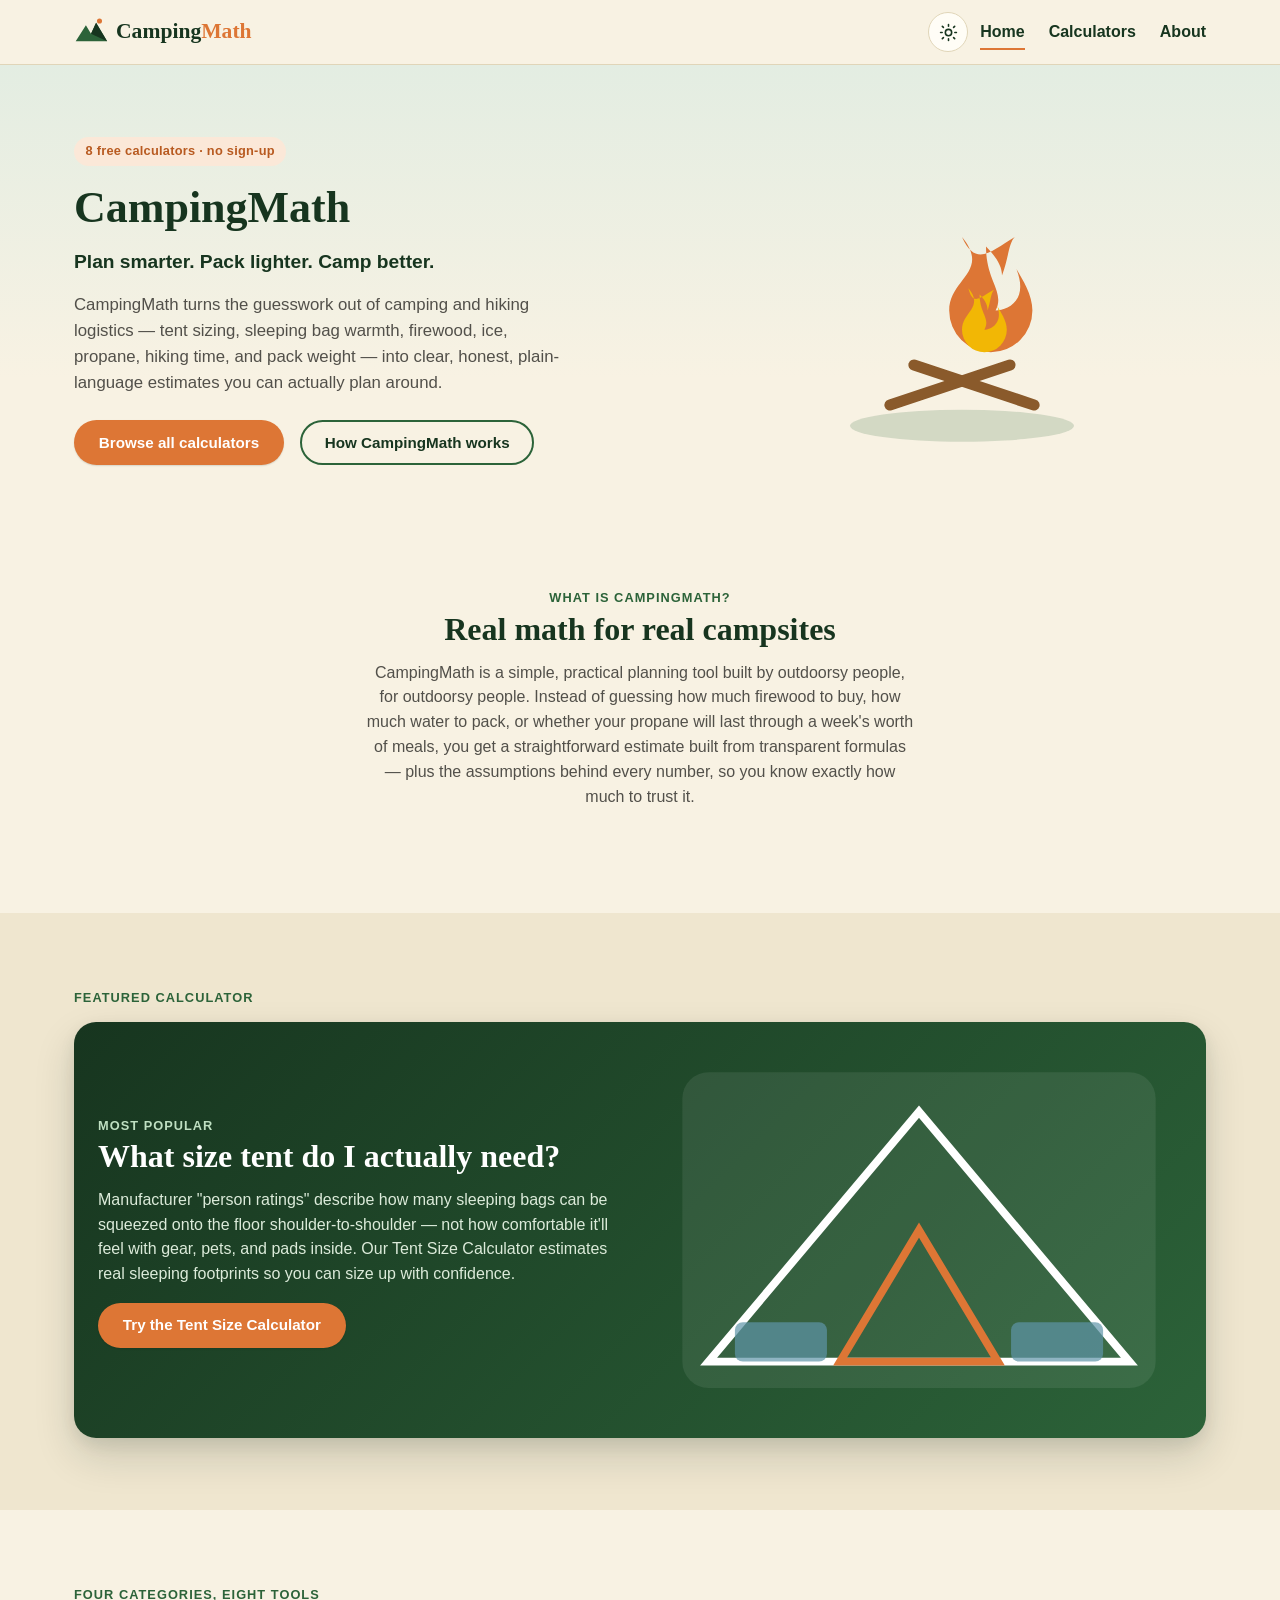
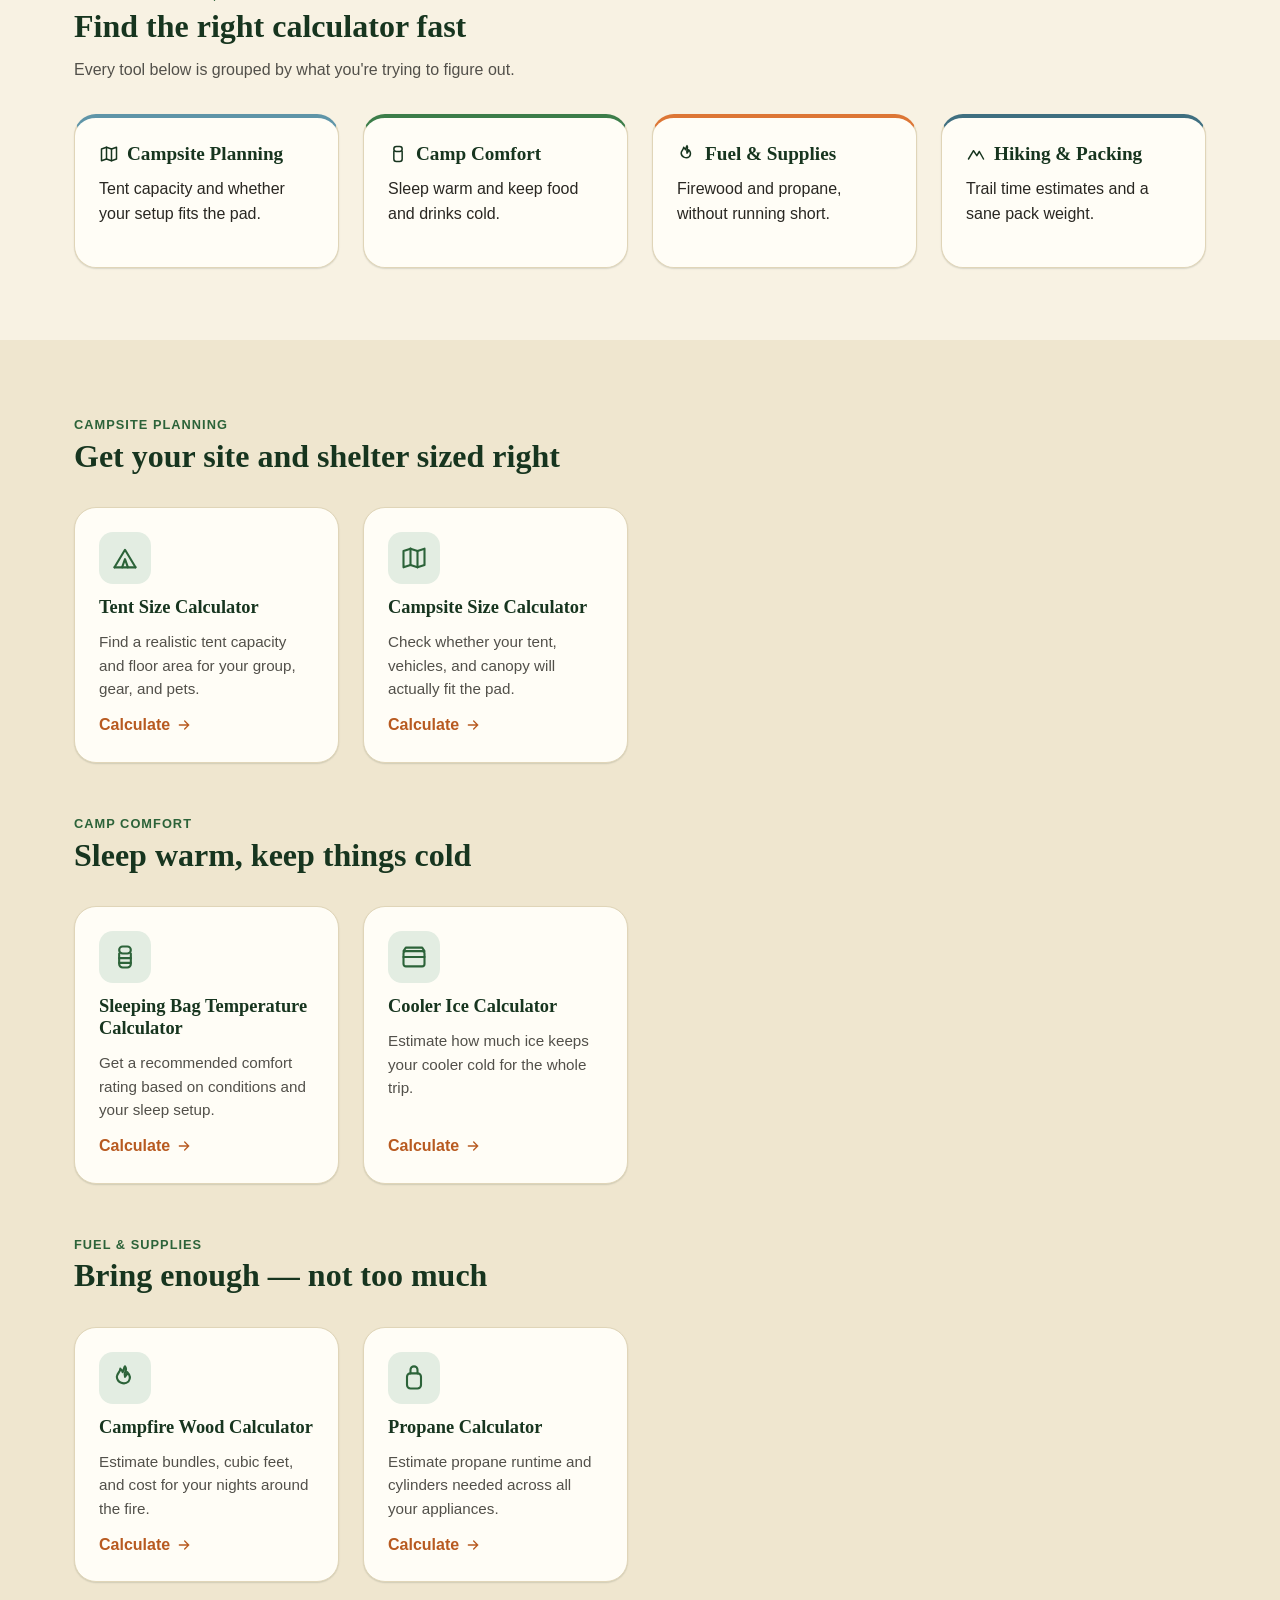
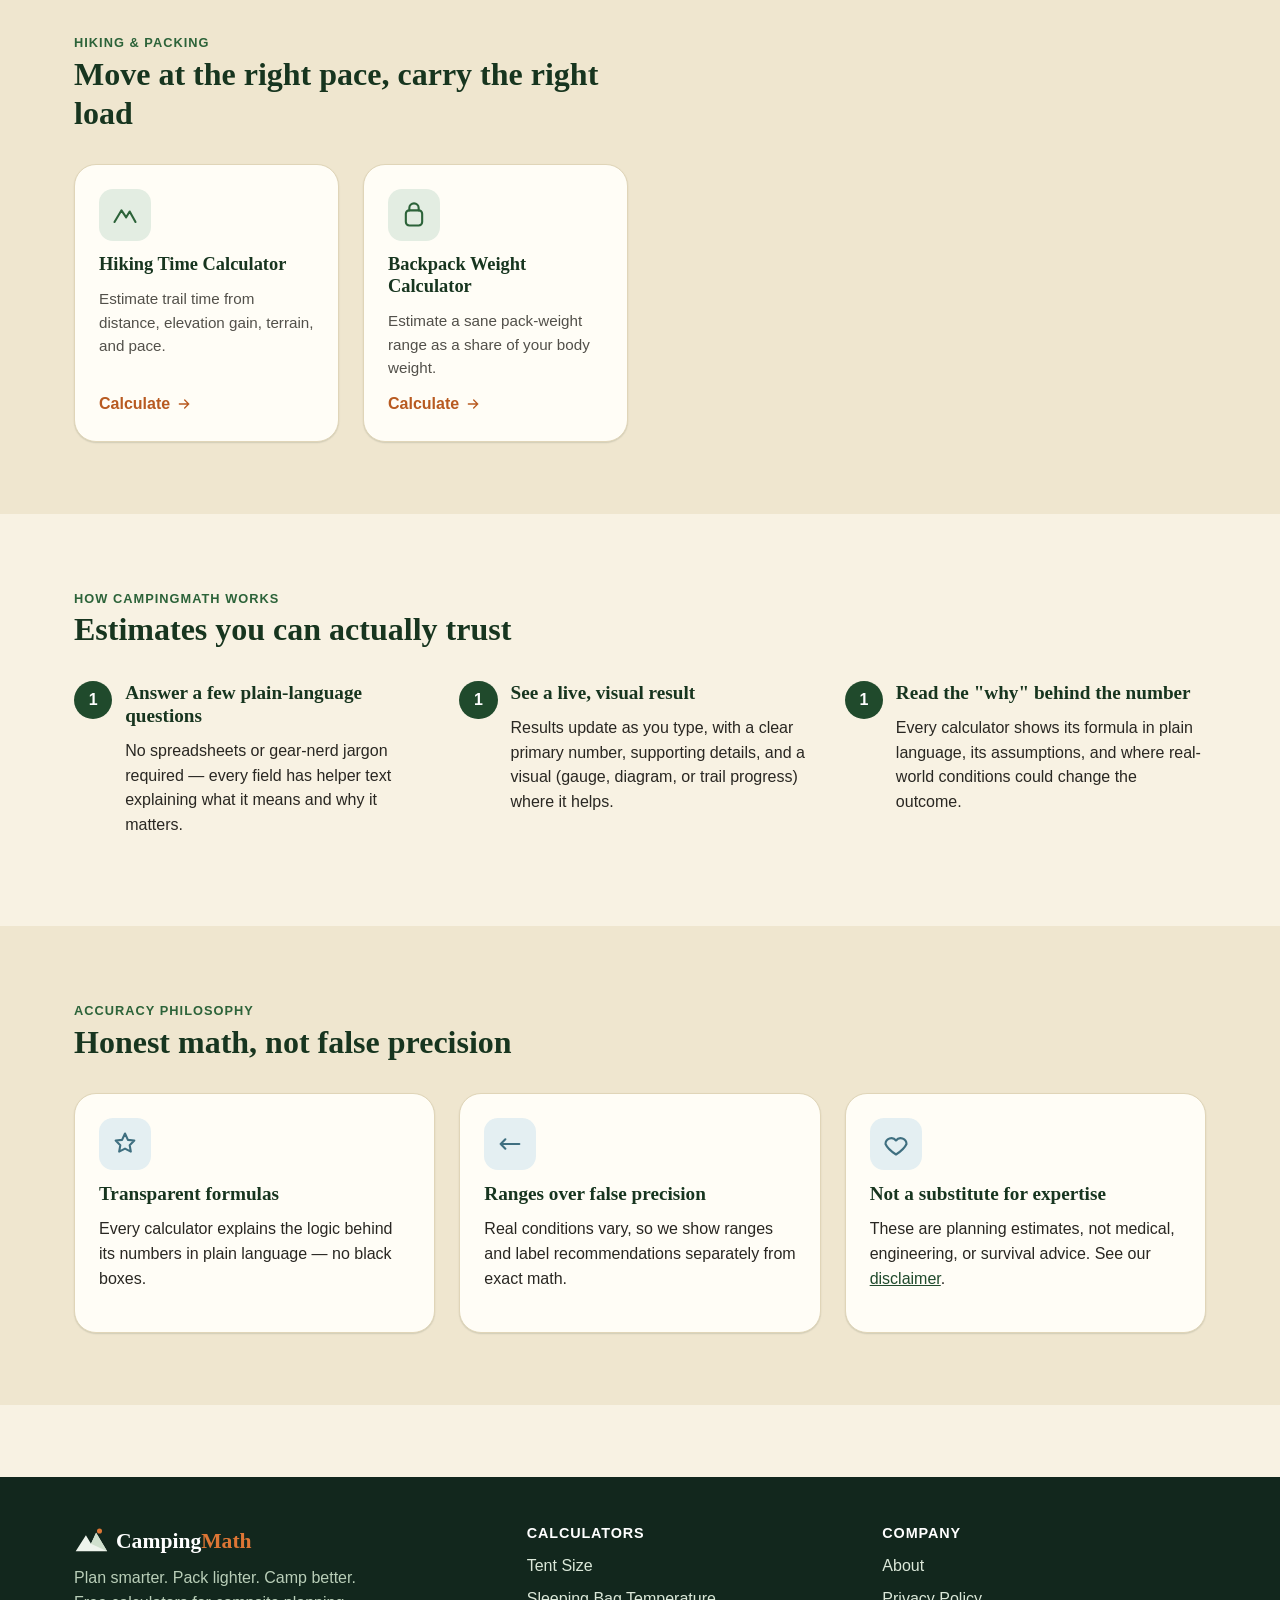
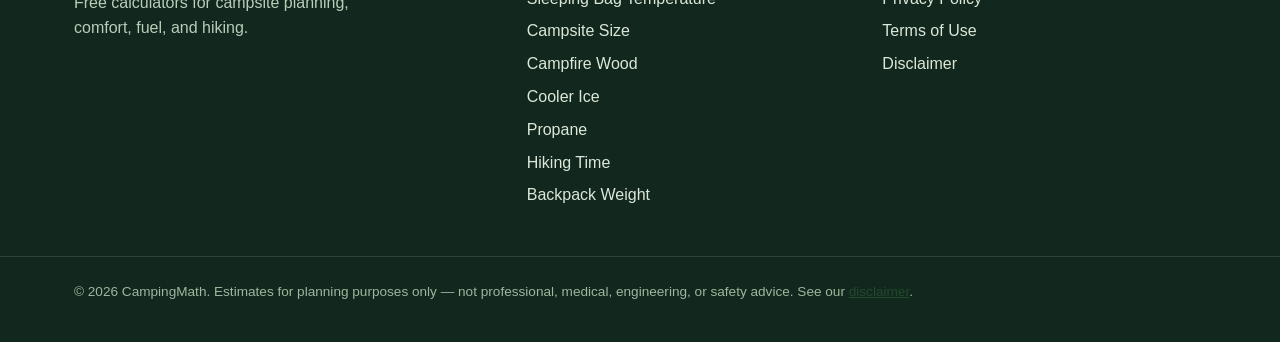
==== commit e22c6fa5: "Update CampingMath homepage description" ====
--- a/index.html
+++ b/index.html
@@ -3,6 +3,14 @@
 <head>
 <meta charset="UTF-8">
 <meta name="viewport" content="width=device-width, initial-scale=1">
+<!-- Google tag (gtag.js) -->
+<script async src="https://www.googletagmanager.com/gtag/js?id=G-JSXPWZ4VCS"></script>
+<script>
+  window.dataLayer = window.dataLayer || [];
+  function gtag(){ dataLayer.push(arguments); }
+  gtag("js", new Date());
+  gtag("config", "G-JSXPWZ4VCS");
+</script>
 <title>CampingMath — Free Camping &amp; Hiking Planning Calculators</title>
 <meta name="description" content="Free calculators for campsite planning, camp comfort, fuel and supplies, and hiking and packing. Figure out tent size, sleeping bag rating, firewood, ice, propane, hiking time, and pack weight in minutes.">
 <link rel="canonical" href="https://campingmath.com/">
@@ -101,7 +109,7 @@
       <div class="section-head text-center" style="margin-inline:auto;">
         <span class="eyebrow">What is CampingMath?</span>
         <h2>Real math for real campsites</h2>
-        <p>CampingMath is part of a small family of practical planning sites, alongside Backyard Math and Split Math. Instead of guessing how much firewood to buy or whether your tent will actually fit on the pad, you get a straightforward estimate built from transparent formulas — plus the assumptions behind every number, so you know exactly how much to trust it.</p>
+        <p>CampingMath is a simple, practical planning tool built by outdoorsy people, for outdoorsy people. Instead of guessing how much firewood to buy, how much water to pack, or whether your propane will last through a week's worth of meals, you get a straightforward estimate built from transparent formulas — plus the assumptions behind every number, so you know exactly how much to trust it.</p>
       </div>
     </div>
   </section>
--- a/css/style.css
+++ b/css/style.css
@@ -56,6 +56,10 @@
   --callout-info-bg: var(--sky-tint);
   --callout-info-border: #bcdae2;
   --callout-info-text: #244752;
+
+  /* Unfilled star color: needs enough contrast against --rating-widget-bg in
+     both themes to actually be visible/clickable, not just decorative. */
+  --star-empty: rgba(41, 39, 34, 0.32);
 
   /* Type */
   --font-body: -apple-system, BlinkMacSystemFont, "Segoe UI", Roboto, "Helvetica Neue", Arial, sans-serif;
@@ -447,7 +451,7 @@
 .rating-widget { text-align: center; padding: var(--space-6); background: var(--forest-100); }
 .rating-title { margin-bottom: var(--space-3); }
 .stars { display: inline-flex; gap: 0.2em; font-size: 2rem; }
-.stars .star { background: none; border: none; cursor: pointer; color: rgba(41, 39, 34, 0.28); padding: 0.1em; line-height: 1; transition: transform 120ms ease, color 120ms ease; }
+.stars .star { background: none; border: none; cursor: pointer; color: var(--star-empty); padding: 0.1em; line-height: 1; transition: transform 120ms ease, color 120ms ease; }
 .stars .star:hover, .stars .star:focus-visible { transform: scale(1.15); }
 .stars.is-hovering .star.filled,
 .stars .star.selected { color: var(--ember); }
@@ -556,6 +560,8 @@
   --callout-info-bg: var(--sky-tint);
   --callout-info-border: #3f6f80;
   --callout-info-text: #bcdae2;
+
+  --star-empty: rgba(255, 255, 255, 0.38);
 
   --shadow-sm: 0 1px 2px rgba(0, 0, 0, 0.35), 0 1px 1px rgba(0, 0, 0, 0.25);
   --shadow-md: 0 6px 20px rgba(0, 0, 0, 0.4), 0 2px 6px rgba(0, 0, 0, 0.25);
@@ -600,6 +606,7 @@
     --callout-info-bg: var(--sky-tint);
     --callout-info-border: #3f6f80;
     --callout-info-text: #bcdae2;
+    --star-empty: rgba(255, 255, 255, 0.38);
     --shadow-sm: 0 1px 2px rgba(0, 0, 0, 0.35), 0 1px 1px rgba(0, 0, 0, 0.25);
     --shadow-md: 0 6px 20px rgba(0, 0, 0, 0.4), 0 2px 6px rgba(0, 0, 0, 0.25);
     --shadow-lg: 0 18px 40px rgba(0, 0, 0, 0.5), 0 6px 16px rgba(0, 0, 0, 0.3);
